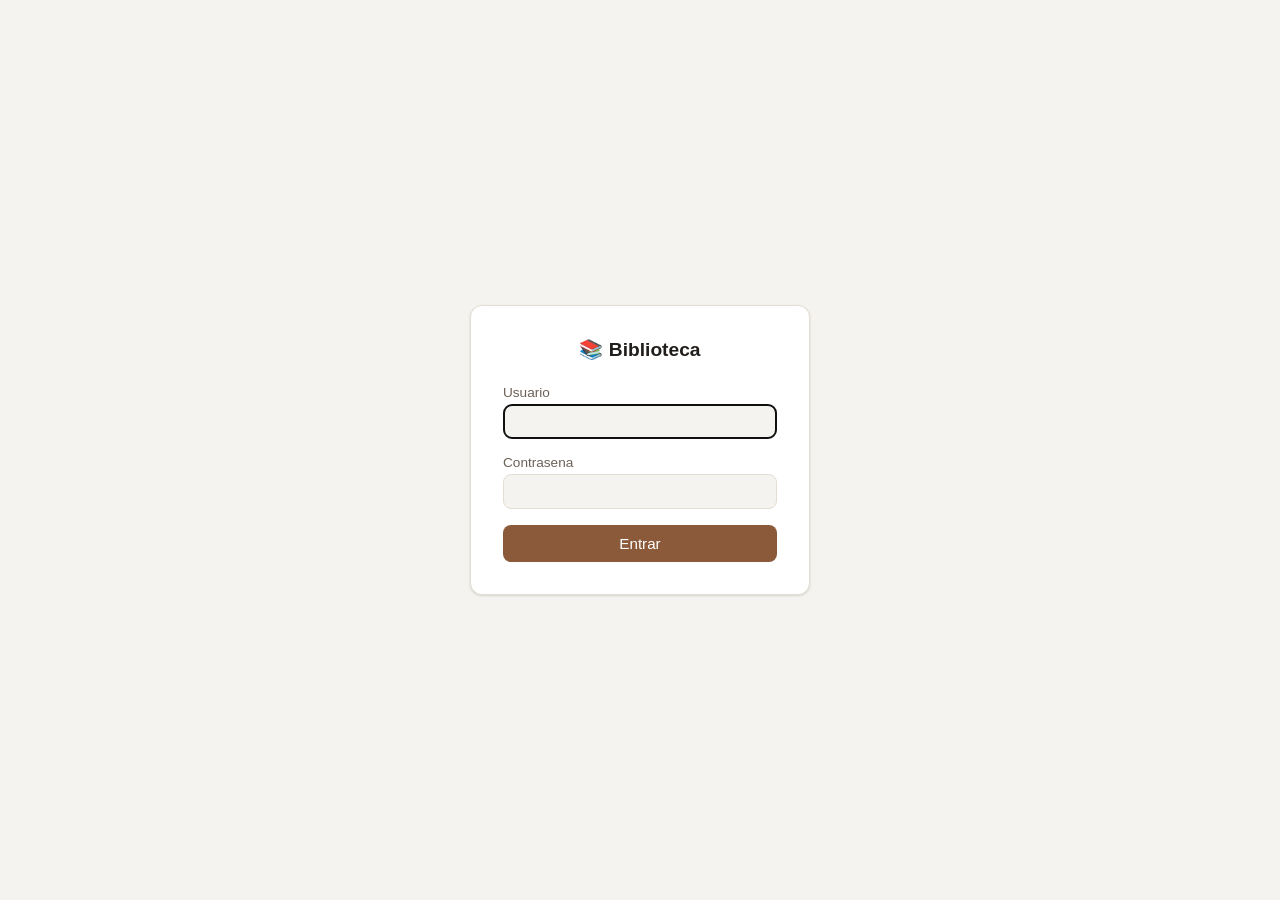
==== src/main/resources/static/login.html @ 1cdd731b "First commit" ====
<!doctype html>
<html lang="es">
<head>
  <meta charset="UTF-8" />
  <meta name="viewport" content="width=device-width, initial-scale=1" />
  <title>Biblioteca - Iniciar sesion</title>
  <link rel="stylesheet" href="styles.css" />
  <style>
    .login-wrap {
      min-height: 100vh;
      display: flex;
      align-items: center;
      justify-content: center;
      padding: 16px;
    }
    .login-box {
      background: var(--surface);
      border: 1px solid var(--border);
      border-radius: 12px;
      padding: 32px;
      width: 100%;
      max-width: 340px;
      box-shadow: var(--shadow);
    }
    .login-box h1 { margin: 0 0 24px; font-size: 1.2rem; text-align: center; }
    .login-box label { display: block; font-size: 0.85rem; color: var(--text-muted); margin-bottom: 4px; }
    .login-box input {
      width: 100%;
      padding: 8px 10px;
      margin-bottom: 16px;
      border-radius: 8px;
      border: 1px solid var(--border);
      background: var(--bg);
      color: var(--text);
      font-size: 0.95rem;
    }
    .login-box button {
      width: 100%;
      padding: 10px;
      border-radius: 8px;
      border: none;
      background: var(--accent);
      color: #fff;
      font-size: 0.95rem;
      cursor: pointer;
    }
    .login-error {
      background: #f8d7da;
      color: #842029;
      padding: 8px 12px;
      border-radius: 8px;
      font-size: 0.85rem;
      margin-bottom: 16px;
    }
  </style>
</head>
<body>
  <div class="login-wrap">
    <div class="login-box">
      <h1>📚 Biblioteca</h1>
      <div id="errorBox" class="login-error" hidden>Usuario o contrasena incorrectos.</div>
      <form action="/login" method="post">
        <label for="username">Usuario</label>
        <input id="username" name="username" type="text" autocomplete="username" required autofocus />
        <label for="password">Contrasena</label>
        <input id="password" name="password" type="password" autocomplete="current-password" required />
        <button type="submit">Entrar</button>
      </form>
    </div>
  </div>
  <script>
    if (new URLSearchParams(location.search).has("error")) {
      document.getElementById("errorBox").hidden = false;
    }
  </script>
</body>
</html>
---- src/main/resources/static/styles.css ----
:root {
  color-scheme: light dark;
  --bg: #f5f3ef;
  --surface: #ffffff;
  --text: #201d1a;
  --text-muted: #6b6157;
  --accent: #8a5a3b;
  --border: #e4ddd3;
  --shadow: 0 1px 3px rgba(0, 0, 0, 0.08), 0 1px 2px rgba(0, 0, 0, 0.06);
}

@media (prefers-color-scheme: dark) {
  :root {
    --bg: #1b1815;
    --surface: #262220;
    --text: #f1ece5;
    --text-muted: #b3a99d;
    --accent: #d59a6f;
    --border: #3a342f;
    --shadow: 0 1px 3px rgba(0, 0, 0, 0.4);
  }
}

* { box-sizing: border-box; }

body {
  margin: 0;
  font-family: -apple-system, "Segoe UI", Roboto, sans-serif;
  background: var(--bg);
  color: var(--text);
}

.topbar {
  display: flex;
  align-items: center;
  gap: 16px;
  padding: 16px 24px;
  background: var(--surface);
  border-bottom: 1px solid var(--border);
  position: sticky;
  top: 0;
  z-index: 10;
  flex-wrap: wrap;
}

.topbar h1 { margin: 0; font-size: 1.25rem; white-space: nowrap; }

#search {
  flex: 1;
  min-width: 180px;
  padding: 8px 12px;
  border-radius: 8px;
  border: 1px solid var(--border);
  background: var(--bg);
  color: var(--text);
  font-size: 0.95rem;
}

#refreshBtn {
  padding: 8px 14px;
  border-radius: 8px;
  border: 1px solid var(--border);
  background: var(--bg);
  color: var(--text);
  cursor: pointer;
}
#refreshBtn:hover { border-color: var(--accent); }

.layout {
  display: flex;
  align-items: flex-start;
  gap: 24px;
  padding: 24px;
  max-width: 1400px;
  margin: 0 auto;
}

.sidebar {
  width: 220px;
  flex-shrink: 0;
  background: var(--surface);
  border: 1px solid var(--border);
  border-radius: 12px;
  padding: 16px;
  position: sticky;
  top: 80px;
}

.sidebar h2 {
  font-size: 0.75rem;
  text-transform: uppercase;
  letter-spacing: 0.05em;
  color: var(--text-muted);
  margin: 16px 0 8px;
}
.sidebar h2:first-child { margin-top: 0; }

.filter-list { list-style: none; margin: 0; padding: 0; max-height: 220px; overflow-y: auto; }
.filter-list li {
  padding: 6px 8px;
  border-radius: 6px;
  cursor: pointer;
  font-size: 0.9rem;
  color: var(--text-muted);
}
.filter-list li:hover { background: var(--bg); color: var(--text); }
.filter-list li.active { background: var(--accent); color: #fff; }

main { flex: 1; min-width: 0; }

.status { color: var(--text-muted); font-size: 0.85rem; margin: 0 0 16px; }

.grid {
  display: grid;
  grid-template-columns: repeat(auto-fill, minmax(150px, 1fr));
  gap: 20px;
}

.card {
  cursor: pointer;
  display: flex;
  flex-direction: column;
  gap: 6px;
}

.card-cover {
  aspect-ratio: 2 / 3;
  border-radius: 8px;
  background: var(--surface);
  border: 1px solid var(--border);
  box-shadow: var(--shadow);
  overflow: hidden;
  display: flex;
  align-items: center;
  justify-content: center;
}
.card-cover img { width: 100%; height: 100%; object-fit: cover; }
.card-cover .placeholder {
  font-size: 2rem;
  color: var(--text-muted);
}

.card-title { font-size: 0.85rem; font-weight: 600; line-height: 1.2; }
.card-author { font-size: 0.78rem; color: var(--text-muted); }

.empty { color: var(--text-muted); text-align: center; margin-top: 60px; }

.modal-overlay {
  position: fixed;
  inset: 0;
  background: rgba(0, 0, 0, 0.5);
  display: flex;
  align-items: center;
  justify-content: center;
  padding: 16px;
  z-index: 100;
}

.modal {
  background: var(--surface);
  border-radius: 12px;
  max-width: 560px;
  width: 100%;
  position: relative;
  box-shadow: var(--shadow);
}

.modal-close {
  position: absolute;
  top: 8px;
  right: 12px;
  background: none;
  border: none;
  font-size: 1.5rem;
  cursor: pointer;
  color: var(--text-muted);
}

.modal-content {
  display: flex;
  gap: 20px;
  padding: 24px;
}

.modal-cover {
  width: 140px;
  aspect-ratio: 2 / 3;
  object-fit: cover;
  border-radius: 8px;
  border: 1px solid var(--border);
  flex-shrink: 0;
}

.modal-info h2 { margin: 0 0 8px; font-size: 1.15rem; }
.modal-author { margin: 0 0 4px; color: var(--text-muted); }
.modal-series { margin: 0 0 4px; color: var(--accent); font-size: 0.85rem; }
.modal-meta { margin: 0 0 16px; color: var(--text-muted); font-size: 0.8rem; }

.download-btn {
  display: inline-block;
  padding: 8px 16px;
  border-radius: 8px;
  background: var(--accent);
  color: #fff;
  text-decoration: none;
  font-size: 0.9rem;
}

[hidden] { display: none !important; }
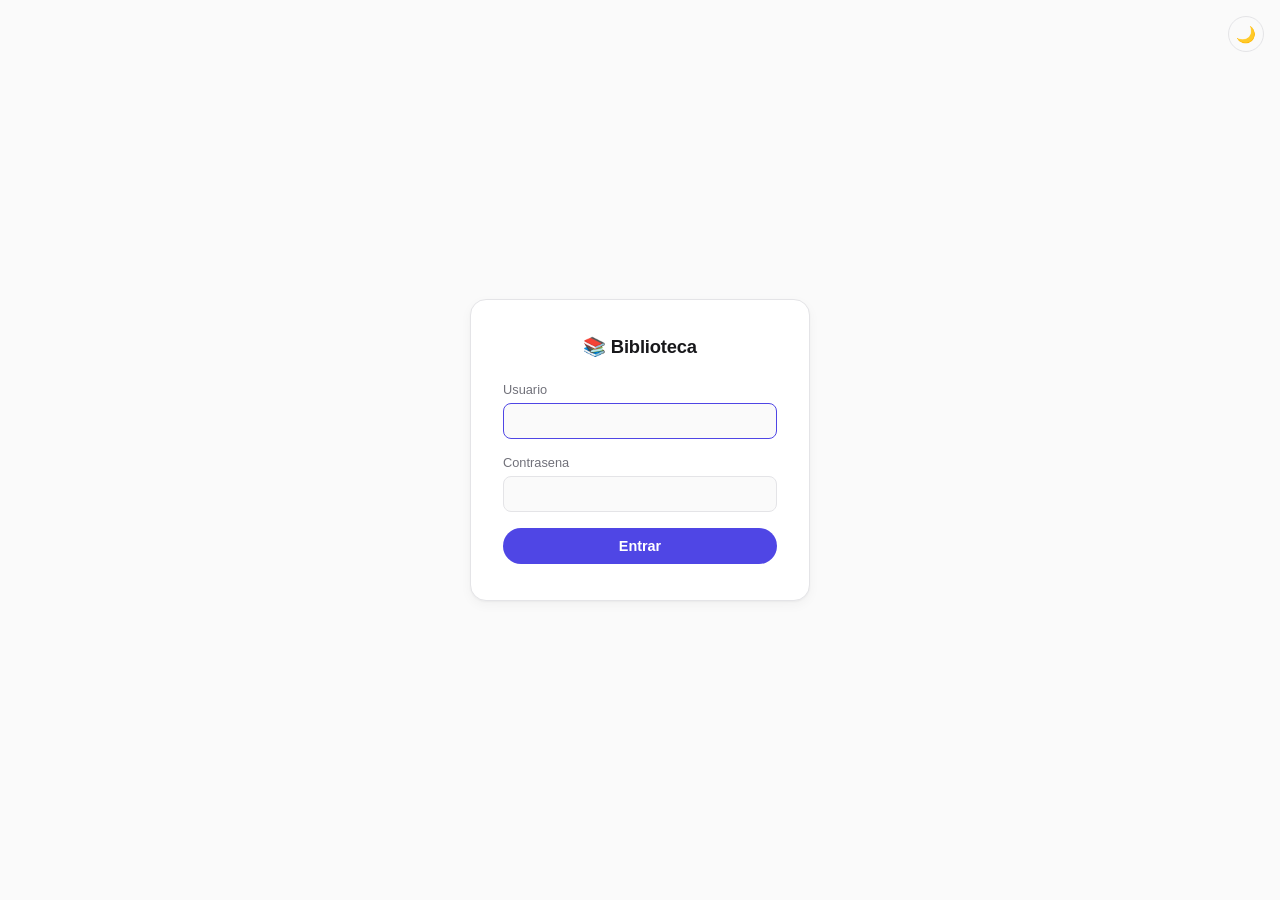
==== commit d1a4bd4f: "feat: redesign and new theme feature" ====
--- a/src/main/resources/static/login.html
+++ b/src/main/resources/static/login.html
@@ -5,57 +5,11 @@
   <meta name="viewport" content="width=device-width, initial-scale=1" />
   <title>Biblioteca - Iniciar sesion</title>
   <link rel="stylesheet" href="styles.css" />
-  <style>
-    .login-wrap {
-      min-height: 100vh;
-      display: flex;
-      align-items: center;
-      justify-content: center;
-      padding: 16px;
-    }
-    .login-box {
-      background: var(--surface);
-      border: 1px solid var(--border);
-      border-radius: 12px;
-      padding: 32px;
-      width: 100%;
-      max-width: 340px;
-      box-shadow: var(--shadow);
-    }
-    .login-box h1 { margin: 0 0 24px; font-size: 1.2rem; text-align: center; }
-    .login-box label { display: block; font-size: 0.85rem; color: var(--text-muted); margin-bottom: 4px; }
-    .login-box input {
-      width: 100%;
-      padding: 8px 10px;
-      margin-bottom: 16px;
-      border-radius: 8px;
-      border: 1px solid var(--border);
-      background: var(--bg);
-      color: var(--text);
-      font-size: 0.95rem;
-    }
-    .login-box button {
-      width: 100%;
-      padding: 10px;
-      border-radius: 8px;
-      border: none;
-      background: var(--accent);
-      color: #fff;
-      font-size: 0.95rem;
-      cursor: pointer;
-    }
-    .login-error {
-      background: #f8d7da;
-      color: #842029;
-      padding: 8px 12px;
-      border-radius: 8px;
-      font-size: 0.85rem;
-      margin-bottom: 16px;
-    }
-  </style>
+  <script src="theme.js"></script>
 </head>
 <body>
   <div class="login-wrap">
+    <button id="themeToggle" class="login-theme-toggle" aria-label="Cambiar tema"></button>
     <div class="login-box">
       <h1>📚 Biblioteca</h1>
       <div id="errorBox" class="login-error" hidden>Usuario o contrasena incorrectos.</div>
@@ -72,6 +26,7 @@
     if (new URLSearchParams(location.search).has("error")) {
       document.getElementById("errorBox").hidden = false;
     }
+    initThemeToggle(document.getElementById("themeToggle"));
   </script>
 </body>
 </html>
--- a/src/main/resources/static/styles.css
+++ b/src/main/resources/static/styles.css
@@ -1,40 +1,68 @@
 :root {
   color-scheme: light dark;
-  --bg: #f5f3ef;
+  --bg: #fafafa;
   --surface: #ffffff;
-  --text: #201d1a;
-  --text-muted: #6b6157;
-  --accent: #8a5a3b;
-  --border: #e4ddd3;
-  --shadow: 0 1px 3px rgba(0, 0, 0, 0.08), 0 1px 2px rgba(0, 0, 0, 0.06);
+  --surface-hover: #f4f4f5;
+  --text: #18181b;
+  --text-muted: #71717a;
+  --border: #e4e4e7;
+  --accent: #4f46e5;
+  --accent-contrast: #ffffff;
+  --danger-bg: #fee2e2;
+  --danger-text: #991b1b;
+  --shadow: 0 1px 2px rgba(0, 0, 0, 0.04), 0 4px 12px rgba(0, 0, 0, 0.04);
+  --radius: 10px;
 }
 
 @media (prefers-color-scheme: dark) {
-  :root {
-    --bg: #1b1815;
-    --surface: #262220;
-    --text: #f1ece5;
-    --text-muted: #b3a99d;
-    --accent: #d59a6f;
-    --border: #3a342f;
-    --shadow: 0 1px 3px rgba(0, 0, 0, 0.4);
+  :root:not([data-theme="light"]) {
+    --bg: #0a0a0b;
+    --surface: #18181b;
+    --surface-hover: #232326;
+    --text: #f4f4f5;
+    --text-muted: #9c9ca3;
+    --border: #2c2c30;
+    --accent: #818cf8;
+    --accent-contrast: #0a0a0b;
+    --danger-bg: #3f1d1d;
+    --danger-text: #fca5a5;
+    --shadow: 0 1px 2px rgba(0, 0, 0, 0.3), 0 4px 16px rgba(0, 0, 0, 0.35);
   }
+}
+
+:root[data-theme="dark"] {
+  --bg: #0a0a0b;
+  --surface: #18181b;
+  --surface-hover: #232326;
+  --text: #f4f4f5;
+  --text-muted: #9c9ca3;
+  --border: #2c2c30;
+  --accent: #818cf8;
+  --accent-contrast: #0a0a0b;
+  --danger-bg: #3f1d1d;
+  --danger-text: #fca5a5;
+  --shadow: 0 1px 2px rgba(0, 0, 0, 0.3), 0 4px 16px rgba(0, 0, 0, 0.35);
 }
 
 * { box-sizing: border-box; }
 
 body {
   margin: 0;
-  font-family: -apple-system, "Segoe UI", Roboto, sans-serif;
+  font-family: -apple-system, BlinkMacSystemFont, "Segoe UI", Roboto, sans-serif;
   background: var(--bg);
   color: var(--text);
-}
+  -webkit-font-smoothing: antialiased;
+}
+
+h1, h2 { font-weight: 600; letter-spacing: -0.01em; }
+
+/* Topbar */
 
 .topbar {
   display: flex;
   align-items: center;
-  gap: 16px;
-  padding: 16px 24px;
+  gap: 12px;
+  padding: 14px 24px;
   background: var(--surface);
   border-bottom: 1px solid var(--border);
   position: sticky;
@@ -43,112 +71,148 @@
   flex-wrap: wrap;
 }
 
-.topbar h1 { margin: 0; font-size: 1.25rem; white-space: nowrap; }
+.topbar h1 {
+  margin: 0;
+  font-size: 1.05rem;
+  white-space: nowrap;
+}
 
 #search {
   flex: 1;
-  min-width: 180px;
-  padding: 8px 12px;
-  border-radius: 8px;
+  min-width: 160px;
+  padding: 8px 14px;
+  border-radius: 999px;
   border: 1px solid var(--border);
   background: var(--bg);
   color: var(--text);
-  font-size: 0.95rem;
-}
-
-#refreshBtn {
+  font-size: 0.9rem;
+  outline: none;
+  transition: border-color 0.15s ease;
+}
+#search:focus { border-color: var(--accent); }
+
+.icon-btn, #refreshBtn, #settingsBtn, #themeToggle {
   padding: 8px 14px;
-  border-radius: 8px;
-  border: 1px solid var(--border);
-  background: var(--bg);
-  color: var(--text);
-  cursor: pointer;
-}
-#refreshBtn:hover { border-color: var(--accent); }
+  border-radius: 999px;
+  border: 1px solid var(--border);
+  background: transparent;
+  color: var(--text);
+  font-size: 0.85rem;
+  cursor: pointer;
+  transition: background 0.15s ease, border-color 0.15s ease;
+  white-space: nowrap;
+}
+.icon-btn:hover, #refreshBtn:hover, #settingsBtn:hover, #themeToggle:hover {
+  background: var(--surface-hover);
+  border-color: var(--text-muted);
+}
+.icon-btn:disabled, #refreshBtn:disabled { opacity: 0.55; cursor: default; }
+
+#themeToggle {
+  width: 36px;
+  height: 36px;
+  padding: 0;
+  display: inline-flex;
+  align-items: center;
+  justify-content: center;
+  font-size: 1rem;
+}
+
+/* Layout */
 
 .layout {
   display: flex;
   align-items: flex-start;
-  gap: 24px;
-  padding: 24px;
+  gap: 28px;
+  padding: 28px 24px;
   max-width: 1400px;
   margin: 0 auto;
 }
 
 .sidebar {
-  width: 220px;
+  width: 210px;
   flex-shrink: 0;
-  background: var(--surface);
-  border: 1px solid var(--border);
-  border-radius: 12px;
-  padding: 16px;
   position: sticky;
-  top: 80px;
+  top: 84px;
 }
 
 .sidebar h2 {
-  font-size: 0.75rem;
+  font-size: 0.7rem;
   text-transform: uppercase;
-  letter-spacing: 0.05em;
+  letter-spacing: 0.08em;
   color: var(--text-muted);
-  margin: 16px 0 8px;
+  margin: 20px 0 8px;
+  font-weight: 600;
 }
 .sidebar h2:first-child { margin-top: 0; }
 
 .filter-list { list-style: none; margin: 0; padding: 0; max-height: 220px; overflow-y: auto; }
 .filter-list li {
-  padding: 6px 8px;
-  border-radius: 6px;
-  cursor: pointer;
-  font-size: 0.9rem;
+  padding: 6px 10px;
+  border-radius: 8px;
+  cursor: pointer;
+  font-size: 0.88rem;
   color: var(--text-muted);
-}
-.filter-list li:hover { background: var(--bg); color: var(--text); }
-.filter-list li.active { background: var(--accent); color: #fff; }
+  border-left: 2px solid transparent;
+  transition: background 0.12s ease, color 0.12s ease;
+}
+.filter-list li:hover { background: var(--surface-hover); color: var(--text); }
+.filter-list li.active {
+  background: var(--surface-hover);
+  color: var(--accent);
+  border-left-color: var(--accent);
+  font-weight: 600;
+}
 
 main { flex: 1; min-width: 0; }
 
-.status { color: var(--text-muted); font-size: 0.85rem; margin: 0 0 16px; }
+.status { color: var(--text-muted); font-size: 0.82rem; margin: 0 0 18px; }
+
+/* Grid de portadas */
 
 .grid {
   display: grid;
   grid-template-columns: repeat(auto-fill, minmax(150px, 1fr));
-  gap: 20px;
+  gap: 22px;
 }
 
 .card {
   cursor: pointer;
   display: flex;
   flex-direction: column;
-  gap: 6px;
+  gap: 8px;
 }
 
 .card-cover {
   aspect-ratio: 2 / 3;
-  border-radius: 8px;
+  border-radius: var(--radius);
   background: var(--surface);
   border: 1px solid var(--border);
+  overflow: hidden;
+  display: flex;
+  align-items: center;
+  justify-content: center;
+  transition: transform 0.15s ease, box-shadow 0.15s ease;
+}
+.card:hover .card-cover {
+  transform: translateY(-2px);
   box-shadow: var(--shadow);
-  overflow: hidden;
-  display: flex;
-  align-items: center;
-  justify-content: center;
 }
 .card-cover img { width: 100%; height: 100%; object-fit: cover; }
-.card-cover .placeholder {
-  font-size: 2rem;
-  color: var(--text-muted);
-}
-
-.card-title { font-size: 0.85rem; font-weight: 600; line-height: 1.2; }
+.card-cover .placeholder { font-size: 2rem; color: var(--text-muted); }
+
+.card-title { font-size: 0.85rem; font-weight: 600; line-height: 1.25; }
 .card-author { font-size: 0.78rem; color: var(--text-muted); }
 
-.empty { color: var(--text-muted); text-align: center; margin-top: 60px; }
+.empty { color: var(--text-muted); text-align: center; margin-top: 60px; font-size: 0.9rem; }
+
+/* Modales */
 
 .modal-overlay {
   position: fixed;
   inset: 0;
-  background: rgba(0, 0, 0, 0.5);
+  background: rgba(0, 0, 0, 0.45);
+  backdrop-filter: blur(2px);
   display: flex;
   align-items: center;
   justify-content: center;
@@ -158,7 +222,8 @@
 
 .modal {
   background: var(--surface);
-  border-radius: 12px;
+  border: 1px solid var(--border);
+  border-radius: 16px;
   max-width: 560px;
   width: 100%;
   position: relative;
@@ -167,20 +232,18 @@
 
 .modal-close {
   position: absolute;
-  top: 8px;
-  right: 12px;
+  top: 10px;
+  right: 14px;
   background: none;
   border: none;
-  font-size: 1.5rem;
+  font-size: 1.4rem;
+  line-height: 1;
   cursor: pointer;
   color: var(--text-muted);
 }
-
-.modal-content {
-  display: flex;
-  gap: 20px;
-  padding: 24px;
-}
+.modal-close:hover { color: var(--text); }
+
+.modal-content { display: flex; gap: 20px; padding: 28px; }
 
 .modal-cover {
   width: 140px;
@@ -191,19 +254,122 @@
   flex-shrink: 0;
 }
 
-.modal-info h2 { margin: 0 0 8px; font-size: 1.15rem; }
-.modal-author { margin: 0 0 4px; color: var(--text-muted); }
-.modal-series { margin: 0 0 4px; color: var(--accent); font-size: 0.85rem; }
-.modal-meta { margin: 0 0 16px; color: var(--text-muted); font-size: 0.8rem; }
+.modal-info h2 { margin: 0 0 8px; font-size: 1.1rem; }
+.modal-author { margin: 0 0 4px; color: var(--text-muted); font-size: 0.9rem; }
+.modal-series { margin: 0 0 4px; color: var(--accent); font-size: 0.82rem; font-weight: 500; }
+.modal-meta { margin: 0 0 18px; color: var(--text-muted); font-size: 0.78rem; }
+
+.modal-actions { display: flex; flex-wrap: wrap; gap: 10px; margin-bottom: 8px; }
+
+.download-btn, .kindle-btn {
+  display: inline-flex;
+  align-items: center;
+  gap: 6px;
+  padding: 9px 16px;
+  border-radius: 999px;
+  font-size: 0.85rem;
+  cursor: pointer;
+  border: 1px solid transparent;
+  text-decoration: none;
+  transition: opacity 0.15s ease, background 0.15s ease;
+}
 
 .download-btn {
-  display: inline-block;
-  padding: 8px 16px;
-  border-radius: 8px;
   background: var(--accent);
-  color: #fff;
-  text-decoration: none;
+  color: var(--accent-contrast);
+}
+.download-btn:hover { opacity: 0.9; }
+
+.kindle-btn {
+  background: transparent;
+  border-color: var(--border);
+  color: var(--text);
+}
+.kindle-btn:hover { background: var(--surface-hover); border-color: var(--text-muted); }
+.kindle-btn:disabled { opacity: 0.55; cursor: default; }
+
+.kindle-status { font-size: 0.78rem; color: var(--text-muted); margin: 6px 0 0; }
+
+/* Ajustes */
+
+.settings-modal { max-width: 380px; }
+.settings-content { padding: 28px; }
+.settings-content h2 { margin: 0 0 12px; font-size: 1.05rem; }
+.settings-content label {
+  display: block;
+  font-size: 0.8rem;
+  color: var(--text-muted);
+  margin: 14px 0 6px;
+}
+.settings-content input {
+  width: 100%;
+  padding: 9px 12px;
+  border-radius: 8px;
+  border: 1px solid var(--border);
+  background: var(--bg);
+  color: var(--text);
   font-size: 0.9rem;
+  margin-bottom: 6px;
+  outline: none;
+}
+.settings-content input:focus { border-color: var(--accent); }
+
+/* Login */
+
+.login-wrap {
+  min-height: 100vh;
+  display: flex;
+  align-items: center;
+  justify-content: center;
+  padding: 16px;
+  position: relative;
+}
+
+.login-theme-toggle { position: absolute; top: 16px; right: 16px; }
+
+.login-box {
+  background: var(--surface);
+  border: 1px solid var(--border);
+  border-radius: 16px;
+  padding: 36px 32px;
+  width: 100%;
+  max-width: 340px;
+  box-shadow: var(--shadow);
+}
+.login-box h1 { margin: 0 0 24px; font-size: 1.15rem; text-align: center; }
+.login-box label { display: block; font-size: 0.8rem; color: var(--text-muted); margin-bottom: 6px; }
+.login-box input {
+  width: 100%;
+  padding: 9px 12px;
+  margin-bottom: 16px;
+  border-radius: 8px;
+  border: 1px solid var(--border);
+  background: var(--bg);
+  color: var(--text);
+  font-size: 0.9rem;
+  outline: none;
+}
+.login-box input:focus { border-color: var(--accent); }
+.login-box button {
+  width: 100%;
+  padding: 10px;
+  border-radius: 999px;
+  border: none;
+  background: var(--accent);
+  color: var(--accent-contrast);
+  font-size: 0.9rem;
+  font-weight: 600;
+  cursor: pointer;
+}
+.login-box button:hover { opacity: 0.9; }
+
+.login-error {
+  background: var(--danger-bg);
+  color: var(--danger-text);
+  padding: 9px 12px;
+  border-radius: 8px;
+  font-size: 0.82rem;
+  margin-bottom: 16px;
 }
 
 [hidden] { display: none !important; }
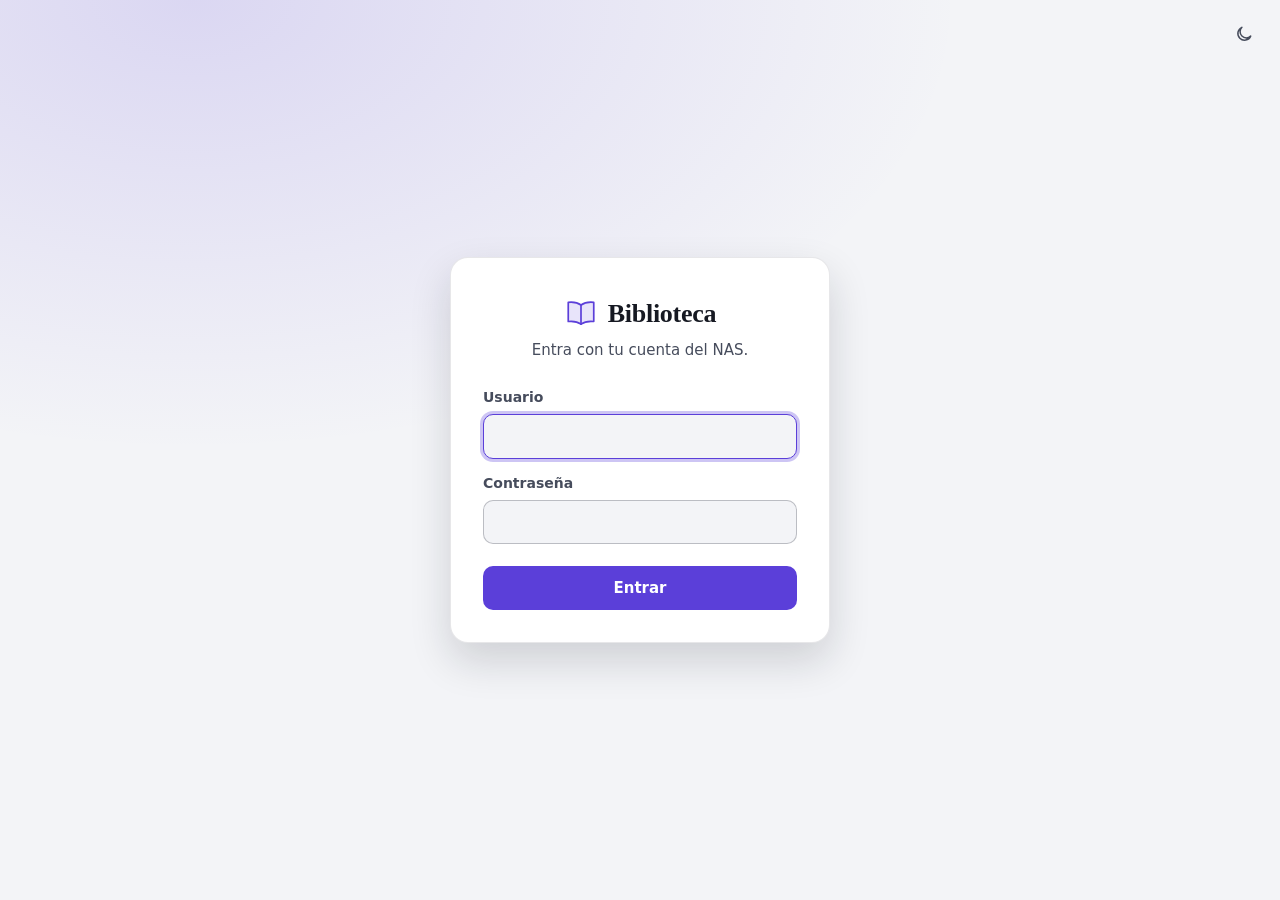
==== commit 825b1631: "feat: redesign the web app as a night-time bookshelf - New look related to CineLocal (dark, horizont" ====
--- a/src/main/resources/static/login.html
+++ b/src/main/resources/static/login.html
@@ -3,29 +3,48 @@
 <head>
   <meta charset="UTF-8" />
   <meta name="viewport" content="width=device-width, initial-scale=1" />
-  <title>Biblioteca - Iniciar sesion</title>
+  <title>Entrar - Biblioteca</title>
   <link rel="stylesheet" href="styles.css" />
   <script src="theme.js"></script>
 </head>
 <body>
-  <div class="login-wrap">
-    <button id="themeToggle" class="login-theme-toggle" aria-label="Cambiar tema"></button>
-    <div class="login-box">
-      <h1>📚 Biblioteca</h1>
-      <div id="errorBox" class="login-error" hidden>Usuario o contrasena incorrectos.</div>
-      <form action="/login" method="post">
-        <label for="username">Usuario</label>
-        <input id="username" name="username" type="text" autocomplete="username" required autofocus />
-        <label for="password">Contrasena</label>
-        <input id="password" name="password" type="password" autocomplete="current-password" required />
-        <button type="submit">Entrar</button>
+  <svg width="0" height="0" style="position:absolute" aria-hidden="true" focusable="false">
+    <symbol id="i-sun" viewBox="0 0 24 24"><circle cx="12" cy="12" r="4"/><path d="M12 2v2M12 20v2M4.9 4.9l1.4 1.4M17.7 17.7l1.4 1.4M2 12h2M20 12h2M4.9 19.1l1.4-1.4M17.7 6.3l1.4-1.4"/></symbol>
+    <symbol id="i-moon" viewBox="0 0 24 24"><path d="M20 14.5A8 8 0 1 1 9.5 4a6.5 6.5 0 0 0 10.5 10.5Z"/></symbol>
+    <symbol id="i-book" viewBox="0 0 32 32"><path d="M16 8.5C13 6.3 9 5.5 4 6v18c5-.5 9 .3 12 2.5 3-2.2 7-3 12-2.5V6c-5-.5-9 .3-12 2.5Z" fill="currentColor" fill-opacity=".14"/><path d="M16 8.5V26.5"/></symbol>
+  </svg>
+
+  <button id="themeToggle" class="tool-btn login-theme" type="button"></button>
+
+  <main class="login-page">
+    <div class="login-card">
+      <h1 class="brand">
+        <svg class="brand-mark icon" style="color: var(--accent); stroke-width: 1.6" aria-hidden="true"><use href="#i-book"/></svg>
+        Biblioteca
+      </h1>
+      <p class="login-lead">Entra con tu cuenta del NAS.</p>
+
+      <div id="errorBox" class="alert" role="alert" hidden>El usuario o la contraseña no son correctos.</div>
+      <div id="blockedBox" class="alert" role="alert" hidden>Demasiados intentos fallidos. Vuelve a probar dentro de 15 minutos.</div>
+
+      <form action="/login" method="post" class="form-grid">
+        <div class="field">
+          <label for="username">Usuario</label>
+          <input id="username" class="input" name="username" type="text" autocomplete="username" required autofocus />
+        </div>
+        <div class="field">
+          <label for="password">Contraseña</label>
+          <input id="password" class="input" name="password" type="password" autocomplete="current-password" required />
+        </div>
+        <button class="btn btn-primary" type="submit">Entrar</button>
       </form>
     </div>
-  </div>
+  </main>
+
   <script>
-    if (new URLSearchParams(location.search).has("error")) {
-      document.getElementById("errorBox").hidden = false;
-    }
+    const params = new URLSearchParams(location.search);
+    document.getElementById("errorBox").hidden = !params.has("error");
+    document.getElementById("blockedBox").hidden = !params.has("blocked");
     initThemeToggle(document.getElementById("themeToggle"));
   </script>
 </body>
--- a/src/main/resources/static/styles.css
+++ b/src/main/resources/static/styles.css
@@ -1,375 +1,689 @@
+@import url("fonts/fonts.css");
+
+/* =====================================================================
+   Biblioteca: una estanteria de noche. Pariente de CineLocal (fondo
+   oscuro, filas, violeta), pero ordenada como libros: sagas con su
+   propio color y volumenes numerados en orden.
+   ===================================================================== */
+
 :root {
-  color-scheme: light dark;
-  --bg: #fafafa;
+  color-scheme: dark;
+  --bg: #11141d;
+  --bg-deep: #0c0e15;
+  --surface: #191d29;
+  --raised: #232838;
+  --line: rgba(255, 255, 255, 0.09);
+  --line-strong: rgba(255, 255, 255, 0.2);
+  --text: #eceef4;
+  --text-2: #aab0c0;
+  --text-3: #8d94a6;
+  --accent: #b9a3ff;
+  --accent-ink: #160f33;
+  --danger: #ff9b9b;
+  --ok: #8ee3b0;
+  --focus: #d6c9ff;
+  --shadow: 0 18px 40px rgba(0, 0, 0, 0.45);
+  --cover-shadow: 0 1px 2px rgba(0, 0, 0, 0.5), 0 10px 24px rgba(0, 0, 0, 0.35);
+  /* Color de una saga/autor a partir de su tono (--h): misma luminosidad para todos */
+  --hue-l: 74%;
+  --hue-c: 0.13;
+  --hue-bg-l: 30%;
+
+  --serif: "Literata", "Iowan Old Style", Georgia, serif;
+  --sans: "Segoe UI Variable Text", "Segoe UI", system-ui, -apple-system, Roboto, sans-serif;
+  --gutter: clamp(16px, 4vw, 56px);
+  --cover-w: clamp(118px, 11vw, 168px);
+  --topbar-h: 64px;
+}
+
+:root[data-theme="light"] {
+  color-scheme: light;
+  --bg: #f3f4f7;
+  --bg-deep: #e7e9ef;
   --surface: #ffffff;
-  --surface-hover: #f4f4f5;
-  --text: #18181b;
-  --text-muted: #71717a;
-  --border: #e4e4e7;
-  --accent: #4f46e5;
-  --accent-contrast: #ffffff;
-  --danger-bg: #fee2e2;
-  --danger-text: #991b1b;
-  --shadow: 0 1px 2px rgba(0, 0, 0, 0.04), 0 4px 12px rgba(0, 0, 0, 0.04);
-  --radius: 10px;
-}
-
-@media (prefers-color-scheme: dark) {
-  :root:not([data-theme="light"]) {
-    --bg: #0a0a0b;
-    --surface: #18181b;
-    --surface-hover: #232326;
-    --text: #f4f4f5;
-    --text-muted: #9c9ca3;
-    --border: #2c2c30;
-    --accent: #818cf8;
-    --accent-contrast: #0a0a0b;
-    --danger-bg: #3f1d1d;
-    --danger-text: #fca5a5;
-    --shadow: 0 1px 2px rgba(0, 0, 0, 0.3), 0 4px 16px rgba(0, 0, 0, 0.35);
-  }
-}
-
-:root[data-theme="dark"] {
-  --bg: #0a0a0b;
-  --surface: #18181b;
-  --surface-hover: #232326;
-  --text: #f4f4f5;
-  --text-muted: #9c9ca3;
-  --border: #2c2c30;
-  --accent: #818cf8;
-  --accent-contrast: #0a0a0b;
-  --danger-bg: #3f1d1d;
-  --danger-text: #fca5a5;
-  --shadow: 0 1px 2px rgba(0, 0, 0, 0.3), 0 4px 16px rgba(0, 0, 0, 0.35);
+  --raised: #eceef3;
+  --line: rgba(20, 24, 40, 0.1);
+  --line-strong: rgba(20, 24, 40, 0.25);
+  --text: #161922;
+  --text-2: #464c5c;
+  --text-3: #5c6273;
+  --accent: #5b3fd9;
+  --accent-ink: #ffffff;
+  --danger: #b42318;
+  --ok: #17734a;
+  --focus: #5b3fd9;
+  --shadow: 0 18px 40px rgba(20, 24, 40, 0.16);
+  --cover-shadow: 0 1px 2px rgba(20, 24, 40, 0.2), 0 8px 20px rgba(20, 24, 40, 0.14);
+  --hue-l: 44%;
+  --hue-c: 0.14;
+  --hue-bg-l: 90%;
 }
 
 * { box-sizing: border-box; }
-
+html { scroll-padding-top: calc(var(--topbar-h) + 16px); }
 body {
   margin: 0;
-  font-family: -apple-system, BlinkMacSystemFont, "Segoe UI", Roboto, sans-serif;
+  min-height: 100vh;
   background: var(--bg);
   color: var(--text);
+  font-family: var(--sans);
+  font-size: 15px;
+  line-height: 1.5;
   -webkit-font-smoothing: antialiased;
 }
-
-h1, h2 { font-weight: 600; letter-spacing: -0.01em; }
-
-/* Topbar */
+button, input { font: inherit; color: inherit; }
+img { display: block; max-width: 100%; }
+a { color: inherit; }
+h1, h2, h3 { margin: 0; font-weight: 600; }
+[hidden] { display: none !important; }
+
+:focus-visible {
+  outline: 3px solid var(--focus);
+  outline-offset: 3px;
+  border-radius: 6px;
+}
+
+.visually-hidden {
+  position: absolute !important;
+  width: 1px; height: 1px;
+  overflow: hidden;
+  clip: rect(0 0 0 0);
+  white-space: nowrap;
+}
+
+.skip-link {
+  position: absolute;
+  left: 12px; top: -60px;
+  z-index: 200;
+  padding: 10px 16px;
+  border-radius: 8px;
+  background: var(--accent);
+  color: var(--accent-ink);
+  font-weight: 600;
+  text-decoration: none;
+}
+.skip-link:focus { top: 12px; }
+
+.icon { width: 20px; height: 20px; fill: none; stroke: currentColor; stroke-width: 1.8; stroke-linecap: round; stroke-linejoin: round; flex: none; }
+
+/* ---------- Barra superior ---------- */
 
 .topbar {
-  display: flex;
-  align-items: center;
-  gap: 12px;
-  padding: 14px 24px;
+  position: sticky; top: 0; z-index: 50;
+  height: var(--topbar-h);
+  display: flex; align-items: center; gap: clamp(12px, 2.5vw, 32px);
+  padding: 0 var(--gutter);
+  background: color-mix(in srgb, var(--bg) 88%, transparent);
+  backdrop-filter: blur(14px);
+  border-bottom: 1px solid var(--line);
+}
+
+.brand {
+  display: flex; align-items: center; gap: 10px;
+  font-family: var(--serif);
+  font-size: 21px; font-weight: 600; letter-spacing: -0.01em;
+  text-decoration: none; white-space: nowrap; flex: none;
+}
+.brand-mark { width: 28px; height: 28px; flex: none; }
+
+.nav { display: flex; gap: 2px; min-width: 0; overflow-x: auto; scrollbar-width: none; }
+.nav::-webkit-scrollbar { display: none; }
+.nav a {
+  flex: none;
+  padding: 7px 14px;
+  border-radius: 999px;
+  color: var(--text-2);
+  font-weight: 550;
+  text-decoration: none;
+  transition: color 0.15s, background 0.15s;
+}
+.nav a:hover { color: var(--text); background: var(--raised); }
+.nav a[aria-current="page"] { color: var(--accent-ink); background: var(--accent); }
+
+.top-actions { margin-left: auto; display: flex; align-items: center; gap: 4px; flex: none; }
+
+.search {
+  display: flex; align-items: center; gap: 8px;
+  height: 40px; width: clamp(180px, 22vw, 300px);
+  padding: 0 14px;
+  border-radius: 999px;
   background: var(--surface);
-  border-bottom: 1px solid var(--border);
-  position: sticky;
-  top: 0;
-  z-index: 10;
-  flex-wrap: wrap;
-}
-
-.topbar h1 {
-  margin: 0;
-  font-size: 1.05rem;
+  border: 1px solid var(--line);
+  color: var(--text-3);
+  transition: border-color 0.15s;
+}
+.search:focus-within { border-color: var(--accent); color: var(--text-2); }
+.search input { flex: 1; min-width: 0; border: 0; background: none; outline: none; color: var(--text); }
+.search input::placeholder { color: var(--text-3); }
+.search input::-webkit-search-cancel-button { filter: grayscale(1); }
+
+.tool-btn {
+  height: 40px; min-width: 40px;
+  display: inline-flex; align-items: center; justify-content: center; gap: 8px;
+  padding: 0 12px;
+  border: 0; border-radius: 999px;
+  background: transparent;
+  color: var(--text-2);
+  cursor: pointer;
   white-space: nowrap;
 }
-
-#search {
-  flex: 1;
-  min-width: 160px;
-  padding: 8px 14px;
-  border-radius: 999px;
-  border: 1px solid var(--border);
+.tool-btn:hover { background: var(--raised); color: var(--text); }
+.tool-btn:disabled { opacity: 0.5; cursor: default; }
+.tool-btn .label { font-size: 14px; font-weight: 550; }
+.tool-btn.busy .icon { animation: spin 1s linear infinite; }
+@keyframes spin { to { transform: rotate(360deg); } }
+
+/* ---------- Estructura de las vistas ---------- */
+
+main { padding-bottom: 72px; }
+main:focus { outline: none; }
+
+.view-head {
+  display: flex; flex-wrap: wrap; align-items: flex-end; gap: 12px 24px;
+  padding: clamp(28px, 5vw, 48px) var(--gutter) 24px;
+}
+.view-title { font-family: var(--serif); font-size: clamp(30px, 4vw, 44px); line-height: 1.1; letter-spacing: -0.015em; }
+.view-sub { color: var(--text-2); margin: 6px 0 0; }
+.view-head .actions { margin-left: auto; }
+
+.empty-state {
+  margin: 48px var(--gutter);
+  max-width: 52ch;
+  color: var(--text-2);
+}
+.empty-state h2 { font-family: var(--serif); font-size: 24px; color: var(--text); margin-bottom: 8px; }
+
+.status-line { padding: 0 var(--gutter); color: var(--text-2); font-size: 14px; }
+
+/* ---------- Botones ---------- */
+
+.btn {
+  display: inline-flex; align-items: center; justify-content: center; gap: 8px;
+  min-height: 44px; padding: 0 20px;
+  border-radius: 10px;
+  border: 1px solid transparent;
+  font-weight: 600; font-size: 15px;
+  text-decoration: none; white-space: nowrap;
+  cursor: pointer;
+  transition: background 0.15s, border-color 0.15s, transform 0.1s;
+}
+.btn:active { transform: scale(0.98); }
+.btn:disabled { opacity: 0.55; cursor: default; transform: none; }
+.btn-primary { background: var(--accent); color: var(--accent-ink); }
+.btn-primary:hover { background: color-mix(in srgb, var(--accent) 85%, var(--text)); }
+.btn-secondary { background: var(--raised); color: var(--text); border-color: var(--line); }
+.btn-secondary:hover { border-color: var(--line-strong); }
+.btn-quiet { background: transparent; color: var(--text-2); border-color: var(--line); }
+.btn-quiet:hover { color: var(--text); border-color: var(--line-strong); }
+.btn-sm { min-height: 36px; padding: 0 14px; font-size: 14px; border-radius: 8px; }
+.actions { display: flex; flex-wrap: wrap; gap: 10px; align-items: center; }
+
+/* ---------- Portadas ---------- */
+
+.cover {
+  position: relative;
+  width: 100%;
+  aspect-ratio: 2 / 3;
+  border-radius: 4px 7px 7px 4px;
+  overflow: hidden;
+  background: var(--raised);
+  box-shadow: var(--cover-shadow);
+}
+.cover img { width: 100%; height: 100%; object-fit: cover; }
+/* lomo: una sombra fina a la izquierda, como la tapa de un libro */
+.cover::after {
+  content: "";
+  position: absolute; inset: 0;
+  background: linear-gradient(to right, rgba(0, 0, 0, 0.28), rgba(255, 255, 255, 0.08) 3%, transparent 7%);
+  pointer-events: none;
+}
+
+/* Cubierta generada cuando el libro no trae portada */
+.cover-made {
+  display: flex; flex-direction: column; justify-content: space-between;
+  padding: 14% 12% 12%;
+  background:
+    linear-gradient(160deg, oklch(42% 0.09 var(--h)), oklch(24% 0.06 var(--h)));
+  color: oklch(95% 0.03 var(--h));
+}
+.cover-made .cm-title { font-family: var(--serif); font-weight: 600; font-size: clamp(13px, 1.1vw, 17px); line-height: 1.2; overflow-wrap: anywhere; }
+.cover-made .cm-author { font-size: 11px; opacity: 0.85; }
+.cover-made::before { content: ""; position: absolute; left: 12%; right: 12%; top: 9%; height: 1px; background: currentColor; opacity: 0.4; }
+
+/* ---------- Tarjeta de libro ---------- */
+
+.book {
+  display: flex; flex-direction: column; gap: 10px;
+  width: var(--cover-w);
+  padding: 0;
+  border: 0; background: none;
+  text-align: left;
+  cursor: pointer;
+  color: var(--text);
+}
+.book .cover { transition: transform 0.18s ease, box-shadow 0.18s ease; }
+.book:hover .cover { transform: translateY(-4px); box-shadow: 0 0 0 2px var(--line-strong), var(--shadow); }
+.book:focus-visible { outline: none; }
+.book:focus-visible .cover { outline: 3px solid var(--focus); outline-offset: 3px; }
+.book-title {
+  font-family: var(--serif); font-size: 15px; font-weight: 550; line-height: 1.3;
+  display: -webkit-box; -webkit-line-clamp: 2; -webkit-box-orient: vertical; overflow: hidden;
+}
+.book-author { color: var(--text-2); font-size: 13px; margin-top: -6px; white-space: nowrap; overflow: hidden; text-overflow: ellipsis; }
+
+/* ---------- Filas horizontales ---------- */
+
+.shelf { margin: 0 0 44px; }
+.shelf-head {
+  display: flex; align-items: baseline; flex-wrap: wrap; gap: 4px 14px;
+  padding: 0 var(--gutter); margin-bottom: 16px;
+}
+.shelf-title { font-family: var(--serif); font-size: 23px; letter-spacing: -0.01em; }
+.shelf-title a { text-decoration: none; }
+.shelf-title a:hover { text-decoration: underline; text-underline-offset: 4px; }
+.shelf-meta { color: var(--text-2); font-size: 14px; }
+.shelf-link { margin-left: auto; color: var(--text-2); font-size: 14px; font-weight: 600; text-decoration: none; }
+.shelf-link:hover { color: var(--text); text-decoration: underline; }
+
+.track-wrap { position: relative; }
+.track {
+  display: flex; gap: clamp(14px, 1.6vw, 24px);
+  overflow-x: auto;
+  padding: 8px var(--gutter) 14px;
+  scroll-snap-type: x proximity;
+  scroll-padding-inline: var(--gutter);
+  scrollbar-width: thin;
+  scrollbar-color: var(--line-strong) transparent;
+}
+.track > * { flex: none; scroll-snap-align: start; }
+.track-arrow {
+  position: absolute; top: 8px; bottom: 60px; z-index: 3;
+  width: 48px;
+  display: grid; place-items: center;
+  border: 0; cursor: pointer;
+  color: var(--text);
+  opacity: 0; transition: opacity 0.15s;
+}
+.track-arrow .icon { width: 28px; height: 28px; }
+.track-arrow.prev { left: 0; background: linear-gradient(to right, var(--bg), transparent); }
+.track-arrow.next { right: 0; background: linear-gradient(to left, var(--bg), transparent); }
+.track-wrap:hover .track-arrow:not([disabled]) { opacity: 1; }
+.track-arrow[disabled] { display: none; }
+
+/* ---------- Sagas: lomo de color y volumenes numerados ---------- */
+
+.saga-shelf {
+  --hue: oklch(var(--hue-l) var(--hue-c) var(--h));
+  position: relative;
+  margin: 0 var(--gutter) 40px;
+  padding: 20px 0 6px;
+  border-radius: 14px;
+  background:
+    linear-gradient(to right, color-mix(in oklch, var(--hue) 12%, transparent), transparent 55%),
+    var(--surface);
+  border: 1px solid var(--line);
+  overflow: hidden;
+}
+.saga-shelf::before {
+  content: "";
+  position: absolute; left: 0; top: 0; bottom: 0;
+  width: 6px;
+  background: var(--hue);
+}
+.saga-shelf .shelf-head { padding: 0 24px 0 28px; }
+.saga-shelf .track { padding: 8px 24px 14px 28px; scroll-padding-inline: 28px; }
+.saga-shelf .track-arrow.prev { background: linear-gradient(to right, var(--surface), transparent); }
+.saga-shelf .track-arrow.next { background: linear-gradient(to left, var(--surface), transparent); }
+
+.volume { display: flex; flex-direction: column; gap: 8px; width: var(--cover-w); }
+.volume-num {
+  display: flex; align-items: baseline; gap: 6px;
+  font-family: var(--serif);
+  color: var(--hue);
+  font-size: 13px; font-weight: 500;
+}
+.volume-num b { font-size: 26px; font-weight: 600; line-height: 1; font-variant-numeric: lining-nums; }
+.volume .book { width: 100%; }
+
+.volume-gap .gap-slot {
+  width: 100%; aspect-ratio: 2 / 3;
+  display: grid; place-items: center;
+  padding: 12px;
+  border: 2px dashed color-mix(in oklch, var(--hue) 55%, transparent);
+  border-radius: 4px 7px 7px 4px;
+  color: var(--text-2);
+  font-size: 13px; text-align: center;
+}
+
+.saga-chip {
+  --hue: oklch(var(--hue-l) var(--hue-c) var(--h));
+  display: inline-flex; align-items: center; gap: 8px;
+  color: var(--hue);
+  font-weight: 600;
+  text-decoration: none;
+}
+.saga-chip::before { content: ""; width: 4px; height: 1.1em; border-radius: 2px; background: var(--hue); }
+a.saga-chip:hover { text-decoration: underline; text-underline-offset: 3px; }
+
+/* ---------- Portada de Inicio ---------- */
+
+.feature {
+  position: relative;
+  display: grid; grid-template-columns: auto 1fr; gap: clamp(24px, 4vw, 56px); align-items: end;
+  padding: clamp(32px, 6vw, 72px) var(--gutter) clamp(32px, 5vw, 56px);
+  margin-bottom: 36px;
+  overflow: hidden;
+  isolation: isolate;
+}
+.feature-backdrop {
+  position: absolute; inset: -40px; z-index: -2;
+  background-size: cover; background-position: center 30%;
+  filter: blur(42px) saturate(1.2);
+  opacity: 0.55;
+  transform: scale(1.1);
+}
+:root[data-theme="light"] .feature-backdrop { opacity: 0.32; }
+.feature::after {
+  content: ""; position: absolute; inset: 0; z-index: -1;
+  background: linear-gradient(to top, var(--bg) 0%, color-mix(in srgb, var(--bg) 70%, transparent) 45%, color-mix(in srgb, var(--bg) 40%, transparent));
+}
+.feature-cover { width: clamp(150px, 18vw, 250px); }
+.feature-cover .cover { box-shadow: 0 30px 60px rgba(0, 0, 0, 0.5); border-radius: 5px 9px 9px 5px; }
+.feature-cover button { padding: 0; border: 0; background: none; cursor: pointer; width: 100%; display: block; }
+.feature-cover button:focus-visible { outline: none; }
+.feature-cover button:focus-visible .cover { outline: 3px solid var(--focus); outline-offset: 4px; }
+.feature-text { max-width: 640px; padding-bottom: 6px; }
+.feature-when { color: var(--text-2); font-size: 14px; margin: 0 0 10px; }
+.feature-title { font-family: var(--serif); font-size: clamp(32px, 5vw, 58px); line-height: 1.05; letter-spacing: -0.02em; margin-bottom: 12px; text-wrap: balance; }
+.feature-author { font-size: 18px; color: var(--text); margin: 0 0 10px; }
+.feature-author a { text-decoration: none; }
+.feature-author a:hover { text-decoration: underline; text-underline-offset: 3px; }
+.feature .saga-chip { margin-bottom: 24px; }
+
+/* ---------- Rejillas ---------- */
+
+.grid {
+  display: grid;
+  grid-template-columns: repeat(auto-fill, minmax(var(--cover-w), 1fr));
+  gap: 32px clamp(16px, 2vw, 28px);
+  padding: 0 var(--gutter);
+}
+.grid .book { width: 100%; }
+
+/* Sagas como estuches: hasta tres portadas abiertas en abanico */
+.saga-grid {
+  display: grid;
+  grid-template-columns: repeat(auto-fill, minmax(230px, 1fr));
+  gap: 36px clamp(20px, 2.5vw, 36px);
+  padding: 0 var(--gutter);
+}
+.boxset {
+  --hue: oklch(var(--hue-l) var(--hue-c) var(--h));
+  display: flex; flex-direction: column; gap: 14px;
+  padding: 18px 18px 16px;
+  border-radius: 14px;
+  background: var(--surface);
+  border: 1px solid var(--line);
+  border-bottom: 4px solid var(--hue);
+  text-decoration: none;
+  transition: border-color 0.15s, transform 0.15s;
+}
+.boxset:hover { border-color: var(--line-strong); border-bottom-color: var(--hue); transform: translateY(-3px); }
+.boxset-covers { position: relative; height: 190px; }
+.boxset-covers .cover { position: absolute; bottom: 0; width: 112px; }
+.boxset-covers .cover:nth-child(1) { left: 0; z-index: 3; }
+.boxset-covers .cover:nth-child(2) { left: 52px; z-index: 2; transform: scale(0.92); transform-origin: bottom left; filter: brightness(0.82); }
+.boxset-covers .cover:nth-child(3) { left: 98px; z-index: 1; transform: scale(0.84); transform-origin: bottom left; filter: brightness(0.66); }
+.boxset-name { font-family: var(--serif); font-size: 19px; font-weight: 600; line-height: 1.25; }
+.boxset-meta { color: var(--text-2); font-size: 14px; margin-top: -8px; }
+.boxset-count { color: var(--hue); font-weight: 600; }
+
+/* Sagas de un solo libro: lista compacta bajo los estuches */
+.single-sagas { padding: 56px var(--gutter) 0; }
+.single-sagas .view-sub { margin: 6px 0 20px; max-width: 70ch; }
+.single-list { list-style: none; margin: 0; padding: 0; display: grid; grid-template-columns: repeat(auto-fill, minmax(280px, 1fr)); gap: 10px 24px; }
+.single-item {
+  --hue: oklch(var(--hue-l) var(--hue-c) var(--h));
+  width: 100%;
+  display: flex; align-items: center; gap: 14px;
+  padding: 10px 12px;
+  border: 1px solid var(--line); border-left: 4px solid var(--hue);
+  border-radius: 10px;
+  background: var(--surface);
+  text-align: left; cursor: pointer;
+}
+.single-item:hover { border-color: var(--line-strong); border-left-color: var(--hue); }
+.single-item .cover { width: 40px; flex: none; border-radius: 2px 4px 4px 2px; }
+.single-name { display: block; font-family: var(--serif); font-weight: 600; }
+.single-book { display: block; color: var(--text-2); font-size: 14px; }
+
+/* ---------- Autores ---------- */
+
+.author-list { list-style: none; margin: 0; padding: 0 var(--gutter); display: grid; grid-template-columns: repeat(auto-fill, minmax(320px, 1fr)); gap: 12px 28px; }
+.author-row {
+  --hue: oklch(var(--hue-l) var(--hue-c) var(--h));
+  display: flex; align-items: center; gap: 18px;
+  padding: 14px 16px;
+  border-radius: 12px;
+  text-decoration: none;
+  border: 1px solid transparent;
+}
+.author-row:hover { background: var(--surface); border-color: var(--line); }
+.author-initial {
+  width: 48px; height: 48px; flex: none;
+  display: grid; place-items: center;
+  border-radius: 50%;
+  font-family: var(--serif); font-size: 21px; font-weight: 600;
+  color: var(--hue);
+  background: color-mix(in oklch, var(--hue) 16%, transparent);
+  border: 1px solid color-mix(in oklch, var(--hue) 40%, transparent);
+}
+.author-name { font-family: var(--serif); font-size: 18px; font-weight: 600; line-height: 1.25; }
+.author-meta { color: var(--text-2); font-size: 14px; }
+.author-minis { margin-left: auto; display: flex; flex: none; }
+.author-minis .cover { width: 34px; margin-left: -12px; border-radius: 2px 4px 4px 2px; }
+
+.page-hue {
+  --hue: oklch(var(--hue-l) var(--hue-c) var(--h));
+  border-top: 6px solid var(--hue);
+  background: linear-gradient(to bottom, color-mix(in oklch, var(--hue) 12%, transparent), transparent 70%);
+}
+
+/* Lista ordenada de volumenes en la pagina de una saga */
+.volume-list { list-style: none; margin: 0; padding: 0 var(--gutter); display: grid; gap: 10px; max-width: 980px; }
+.volume-row {
+  --hue: oklch(var(--hue-l) var(--hue-c) var(--h));
+  display: grid; grid-template-columns: 64px 72px 1fr auto; align-items: center; gap: 20px;
+  padding: 12px 18px 12px 12px;
+  border-radius: 12px;
+  background: var(--surface);
+  border: 1px solid var(--line);
+}
+.volume-row .vr-num { font-family: var(--serif); font-size: 40px; font-weight: 600; line-height: 1; color: var(--hue); text-align: center; font-variant-numeric: lining-nums; }
+.volume-row .vr-num small { display: block; font-size: 12px; font-family: var(--sans); color: var(--text-2); font-weight: 500; margin-top: 4px; }
+.volume-row .vr-title { font-family: var(--serif); font-size: 18px; font-weight: 600; line-height: 1.3; }
+.volume-row .vr-meta { color: var(--text-2); font-size: 14px; }
+.volume-row.is-gap { background: transparent; border-style: dashed; color: var(--text-2); }
+.volume-row.is-gap .vr-cover { aspect-ratio: 2 / 3; border: 2px dashed var(--line-strong); border-radius: 4px; }
+.vr-open { padding: 0; border: 0; background: none; cursor: pointer; text-align: left; }
+.vr-open:hover .vr-title { text-decoration: underline; text-underline-offset: 3px; }
+
+/* ---------- Dialogos ---------- */
+
+dialog {
+  width: min(560px, calc(100vw - 24px));
+  max-height: calc(100vh - 32px);
+  padding: 0;
+  border: 1px solid var(--line);
+  border-radius: 16px;
+  background: var(--surface);
+  color: var(--text);
+  box-shadow: var(--shadow);
+  overflow: auto;
+}
+dialog::backdrop { background: rgba(5, 6, 10, 0.62); backdrop-filter: blur(3px); }
+dialog[open] { animation: dialog-in 0.18s ease-out; }
+@keyframes dialog-in { from { opacity: 0; transform: translateY(10px) scale(0.98); } }
+
+.dialog-close {
+  position: absolute; top: 12px; right: 12px; z-index: 2;
+  width: 40px; height: 40px;
+  display: grid; place-items: center;
+  border: 0; border-radius: 50%;
+  background: color-mix(in srgb, var(--surface) 70%, transparent);
+  color: var(--text-2);
+  cursor: pointer;
+}
+.dialog-close:hover { background: var(--raised); color: var(--text); }
+.dialog-body { padding: 28px; }
+.dialog-body h2 { font-family: var(--serif); font-size: 24px; margin-bottom: 6px; padding-right: 40px; }
+.dialog-lead { color: var(--text-2); margin: 0 0 18px; }
+
+/* Ficha del libro */
+.book-dialog { width: min(860px, calc(100vw - 24px)); }
+.bd-top {
+  position: relative;
+  display: grid; grid-template-columns: clamp(140px, 24vw, 230px) 1fr; gap: clamp(20px, 3.5vw, 36px);
+  padding: 32px;
+  isolation: isolate;
+  overflow: hidden;
+}
+.bd-backdrop {
+  position: absolute; inset: -30px; z-index: -2;
+  background-size: cover; background-position: center;
+  filter: blur(40px) saturate(1.15);
+  opacity: 0.4;
+}
+.bd-top::after { content: ""; position: absolute; inset: 0; z-index: -1; background: linear-gradient(to bottom, color-mix(in srgb, var(--surface) 55%, transparent), var(--surface)); }
+.bd-title { font-family: var(--serif); font-size: clamp(24px, 3vw, 34px); line-height: 1.12; letter-spacing: -0.01em; margin: 6px 40px 10px 0; text-wrap: balance; }
+.bd-author { font-size: 17px; margin: 0 0 8px; }
+.bd-author a { text-decoration: none; }
+.bd-author a:hover { text-decoration: underline; text-underline-offset: 3px; }
+.bd-saga { margin: 0 0 6px; }
+.bd-file { color: var(--text-2); font-size: 14px; margin: 0 0 22px; }
+.bd-actions { margin-bottom: 10px; }
+.bd-edit-actions { margin-top: 2px; }
+
+.status {
+  min-height: 1.5em;
+  margin: 10px 0 0;
+  color: var(--text-2);
+  font-size: 14px;
+}
+.status.is-error { color: var(--danger); }
+.status.is-ok { color: var(--ok); }
+
+.bd-section { padding: 0 32px 28px; }
+.bd-section h3 { font-family: var(--serif); font-size: 18px; margin-bottom: 12px; }
+.bd-siblings { display: flex; gap: 14px; overflow-x: auto; padding: 6px 2px 10px; }
+.bd-siblings .volume { width: 92px; }
+.bd-siblings .book-title { font-size: 13px; }
+.bd-siblings .is-current .cover { outline: 3px solid var(--hue); outline-offset: 3px; }
+
+/* Formularios */
+.form-grid { display: grid; gap: 14px; }
+.field label { display: block; font-size: 14px; font-weight: 550; color: var(--text-2); margin-bottom: 6px; }
+.field .hint { font-weight: 400; color: var(--text-3); }
+.input {
+  width: 100%;
+  min-height: 44px;
+  padding: 10px 12px;
+  border-radius: 10px;
+  border: 1px solid var(--line-strong);
   background: var(--bg);
   color: var(--text);
-  font-size: 0.9rem;
-  outline: none;
-  transition: border-color 0.15s ease;
-}
-#search:focus { border-color: var(--accent); }
-
-.icon-btn, #refreshBtn, #settingsBtn, #themeToggle {
-  padding: 8px 14px;
-  border-radius: 999px;
-  border: 1px solid var(--border);
-  background: transparent;
-  color: var(--text);
-  font-size: 0.85rem;
-  cursor: pointer;
-  transition: background 0.15s ease, border-color 0.15s ease;
-  white-space: nowrap;
-}
-.icon-btn:hover, #refreshBtn:hover, #settingsBtn:hover, #themeToggle:hover {
-  background: var(--surface-hover);
-  border-color: var(--text-muted);
-}
-.icon-btn:disabled, #refreshBtn:disabled { opacity: 0.55; cursor: default; }
-
-#themeToggle {
-  width: 36px;
-  height: 36px;
-  padding: 0;
-  display: inline-flex;
-  align-items: center;
-  justify-content: center;
-  font-size: 1rem;
-}
-
-/* Layout */
-
-.layout {
-  display: flex;
-  align-items: flex-start;
-  gap: 28px;
-  padding: 28px 24px;
-  max-width: 1400px;
-  margin: 0 auto;
-}
-
-.sidebar {
-  width: 210px;
-  flex-shrink: 0;
-  position: sticky;
-  top: 84px;
-}
-
-.sidebar h2 {
-  font-size: 0.7rem;
-  text-transform: uppercase;
-  letter-spacing: 0.08em;
-  color: var(--text-muted);
-  margin: 20px 0 8px;
-  font-weight: 600;
-}
-.sidebar h2:first-child { margin-top: 0; }
-
-.filter-list { list-style: none; margin: 0; padding: 0; max-height: 220px; overflow-y: auto; }
-.filter-list li {
-  padding: 6px 10px;
-  border-radius: 8px;
-  cursor: pointer;
-  font-size: 0.88rem;
-  color: var(--text-muted);
-  border-left: 2px solid transparent;
-  transition: background 0.12s ease, color 0.12s ease;
-}
-.filter-list li:hover { background: var(--surface-hover); color: var(--text); }
-.filter-list li.active {
-  background: var(--surface-hover);
-  color: var(--accent);
-  border-left-color: var(--accent);
-  font-weight: 600;
-}
-
-main { flex: 1; min-width: 0; }
-
-.status { color: var(--text-muted); font-size: 0.82rem; margin: 0 0 18px; }
-
-/* Grid de portadas */
-
-.grid {
+}
+.input:focus { outline: none; border-color: var(--accent); box-shadow: 0 0 0 3px color-mix(in srgb, var(--accent) 30%, transparent); }
+.field-row { display: grid; grid-template-columns: 1fr 96px; gap: 12px; }
+.edit-panel { border-top: 1px solid var(--line); padding: 24px 32px 28px; }
+.edit-panel h3 { font-family: var(--serif); font-size: 18px; margin-bottom: 14px; }
+.form-actions { display: flex; flex-wrap: wrap; gap: 10px; margin-top: 18px; }
+
+/* Cambiar portada */
+.cover-dialog { width: min(820px, calc(100vw - 24px)); }
+.cover-search { display: flex; gap: 10px; margin-bottom: 10px; }
+.cover-search .input { flex: 1; }
+.cover-results {
   display: grid;
-  grid-template-columns: repeat(auto-fill, minmax(150px, 1fr));
-  gap: 22px;
-}
-
-.card {
-  cursor: pointer;
-  display: flex;
-  flex-direction: column;
-  gap: 8px;
-}
-
-.card-cover {
-  aspect-ratio: 2 / 3;
-  border-radius: var(--radius);
+  grid-template-columns: repeat(auto-fill, minmax(112px, 1fr));
+  gap: 18px;
+  margin-top: 16px;
+}
+.cover-results.busy { opacity: 0.4; pointer-events: none; }
+.cover-option { display: flex; flex-direction: column; gap: 6px; padding: 0; border: 0; background: none; cursor: pointer; text-align: left; color: var(--text-2); font-size: 13px; }
+.cover-option .cover { transition: transform 0.15s; }
+.cover-option:hover .cover { transform: translateY(-3px); box-shadow: 0 0 0 2px var(--accent), var(--shadow); }
+.cover-option:focus-visible { outline: none; }
+.cover-option:focus-visible .cover { outline: 3px solid var(--focus); outline-offset: 3px; }
+.cover-option span { white-space: nowrap; overflow: hidden; text-overflow: ellipsis; }
+.upload-row { display: flex; flex-wrap: wrap; align-items: center; gap: 10px 14px; margin-top: 6px; color: var(--text-2); font-size: 14px; }
+
+/* ---------- Login ---------- */
+
+.login-page {
+  min-height: 100vh;
+  display: grid; place-items: center;
+  padding: 24px 16px;
+  background:
+    radial-gradient(60vw 50vh at 15% 0%, color-mix(in srgb, var(--accent) 16%, transparent), transparent),
+    var(--bg);
+}
+.login-card {
+  width: min(380px, 100%);
+  padding: 36px 32px 32px;
+  border-radius: 18px;
   background: var(--surface);
-  border: 1px solid var(--border);
-  overflow: hidden;
-  display: flex;
-  align-items: center;
-  justify-content: center;
-  transition: transform 0.15s ease, box-shadow 0.15s ease;
-}
-.card:hover .card-cover {
-  transform: translateY(-2px);
+  border: 1px solid var(--line);
   box-shadow: var(--shadow);
 }
-.card-cover img { width: 100%; height: 100%; object-fit: cover; }
-.card-cover .placeholder { font-size: 2rem; color: var(--text-muted); }
-
-.card-title { font-size: 0.85rem; font-weight: 600; line-height: 1.25; }
-.card-author { font-size: 0.78rem; color: var(--text-muted); }
-
-.empty { color: var(--text-muted); text-align: center; margin-top: 60px; font-size: 0.9rem; }
-
-/* Modales */
-
-.modal-overlay {
-  position: fixed;
-  inset: 0;
-  background: rgba(0, 0, 0, 0.45);
-  backdrop-filter: blur(2px);
-  display: flex;
-  align-items: center;
-  justify-content: center;
-  padding: 16px;
-  z-index: 100;
-}
-
-.modal {
-  background: var(--surface);
-  border: 1px solid var(--border);
-  border-radius: 16px;
-  max-width: 560px;
-  width: 100%;
-  position: relative;
-  box-shadow: var(--shadow);
-}
-
-.modal-close {
-  position: absolute;
-  top: 10px;
-  right: 14px;
-  background: none;
-  border: none;
-  font-size: 1.4rem;
-  line-height: 1;
-  cursor: pointer;
-  color: var(--text-muted);
-}
-.modal-close:hover { color: var(--text); }
-
-.modal-content { display: flex; gap: 20px; padding: 28px; }
-
-.modal-cover {
-  width: 140px;
-  aspect-ratio: 2 / 3;
-  object-fit: cover;
-  border-radius: 8px;
-  border: 1px solid var(--border);
-  flex-shrink: 0;
-}
-
-.modal-info h2 { margin: 0 0 8px; font-size: 1.1rem; }
-.modal-author { margin: 0 0 4px; color: var(--text-muted); font-size: 0.9rem; }
-.modal-series { margin: 0 0 4px; color: var(--accent); font-size: 0.82rem; font-weight: 500; }
-.modal-meta { margin: 0 0 18px; color: var(--text-muted); font-size: 0.78rem; }
-
-.modal-actions { display: flex; flex-wrap: wrap; gap: 10px; margin-bottom: 8px; }
-
-.download-btn, .kindle-btn {
-  display: inline-flex;
-  align-items: center;
-  gap: 6px;
-  padding: 9px 16px;
-  border-radius: 999px;
-  font-size: 0.85rem;
-  cursor: pointer;
-  border: 1px solid transparent;
-  text-decoration: none;
-  transition: opacity 0.15s ease, background 0.15s ease;
-}
-
-.download-btn {
-  background: var(--accent);
-  color: var(--accent-contrast);
-}
-.download-btn:hover { opacity: 0.9; }
-
-.kindle-btn {
-  background: transparent;
-  border-color: var(--border);
-  color: var(--text);
-}
-.kindle-btn:hover { background: var(--surface-hover); border-color: var(--text-muted); }
-.kindle-btn:disabled { opacity: 0.55; cursor: default; }
-
-.kindle-status { font-size: 0.78rem; color: var(--text-muted); margin: 6px 0 0; }
-
-/* Ajustes */
-
-.settings-modal { max-width: 380px; }
-.settings-content { padding: 28px; }
-.settings-content h2 { margin: 0 0 12px; font-size: 1.05rem; }
-.settings-content label {
-  display: block;
-  font-size: 0.8rem;
-  color: var(--text-muted);
-  margin: 14px 0 6px;
-}
-.settings-content input {
-  width: 100%;
-  padding: 9px 12px;
-  border-radius: 8px;
-  border: 1px solid var(--border);
-  background: var(--bg);
-  color: var(--text);
-  font-size: 0.9rem;
-  margin-bottom: 6px;
-  outline: none;
-}
-.settings-content input:focus { border-color: var(--accent); }
-
-/* Login */
-
-.login-wrap {
-  min-height: 100vh;
-  display: flex;
-  align-items: center;
-  justify-content: center;
-  padding: 16px;
-  position: relative;
-}
-
-.login-theme-toggle { position: absolute; top: 16px; right: 16px; }
-
-.login-box {
-  background: var(--surface);
-  border: 1px solid var(--border);
-  border-radius: 16px;
-  padding: 36px 32px;
-  width: 100%;
-  max-width: 340px;
-  box-shadow: var(--shadow);
-}
-.login-box h1 { margin: 0 0 24px; font-size: 1.15rem; text-align: center; }
-.login-box label { display: block; font-size: 0.8rem; color: var(--text-muted); margin-bottom: 6px; }
-.login-box input {
-  width: 100%;
-  padding: 9px 12px;
-  margin-bottom: 16px;
-  border-radius: 8px;
-  border: 1px solid var(--border);
-  background: var(--bg);
-  color: var(--text);
-  font-size: 0.9rem;
-  outline: none;
-}
-.login-box input:focus { border-color: var(--accent); }
-.login-box button {
-  width: 100%;
-  padding: 10px;
-  border-radius: 999px;
-  border: none;
-  background: var(--accent);
-  color: var(--accent-contrast);
-  font-size: 0.9rem;
-  font-weight: 600;
-  cursor: pointer;
-}
-.login-box button:hover { opacity: 0.9; }
-
-.login-error {
-  background: var(--danger-bg);
-  color: var(--danger-text);
-  padding: 9px 12px;
-  border-radius: 8px;
-  font-size: 0.82rem;
-  margin-bottom: 16px;
-}
-
-[hidden] { display: none !important; }
+.login-card .brand { justify-content: center; font-size: 26px; margin-bottom: 6px; }
+.login-card .brand-mark { width: 34px; height: 34px; }
+.login-lead { text-align: center; color: var(--text-2); margin: 0 0 26px; }
+.login-card .btn { width: 100%; margin-top: 8px; }
+.login-theme { position: fixed; top: 14px; right: 14px; }
+.alert {
+  padding: 10px 14px;
+  border-radius: 10px;
+  margin-bottom: 18px;
+  font-size: 14px;
+  background: color-mix(in srgb, var(--danger) 14%, transparent);
+  color: var(--danger);
+  border: 1px solid color-mix(in srgb, var(--danger) 35%, transparent);
+}
+
+/* ---------- Pantallas estrechas ---------- */
+
+@media (max-width: 860px) {
+  .top-actions .label { display: none; }
+  .search { width: 40px; padding: 0 10px; }
+  .search:focus-within { position: absolute; left: 12px; right: 12px; width: auto; z-index: 5; background: var(--surface); }
+  .search input { width: 0; }
+  .search:focus-within input { width: auto; }
+}
+
+@media (max-width: 640px) {
+  :root { --topbar-h: 112px; --cover-w: 116px; }
+  .topbar { flex-wrap: wrap; height: auto; padding-top: 10px; padding-bottom: 8px; row-gap: 6px; }
+  .nav { order: 3; width: 100%; }
+  .feature { grid-template-columns: 1fr; justify-items: start; }
+  .feature-cover { width: 140px; }
+  .bd-top { grid-template-columns: 1fr; padding: 24px 20px; }
+  .bd-top .cover-col { width: 150px; }
+  .bd-section, .edit-panel { padding-left: 20px; padding-right: 20px; }
+  .dialog-body { padding: 24px 20px; }
+  .volume-row { grid-template-columns: 44px 56px 1fr; gap: 14px; }
+  .volume-row .vr-num { font-size: 30px; }
+  .volume-row .vr-actions { grid-column: 2 / -1; }
+  .author-list { grid-template-columns: 1fr; }
+  .author-minis { display: none; }
+  .saga-shelf { margin-left: 12px; margin-right: 12px; }
+}
+
+@media (prefers-reduced-motion: reduce) {
+  *, *::before, *::after { animation: none !important; transition: none !important; scroll-behavior: auto !important; }
+}
+
+@media (forced-colors: active) {
+  .saga-shelf::before, .boxset, .volume-row { border: 1px solid CanvasText; }
+  .btn-primary { border: 1px solid ButtonText; }
+}
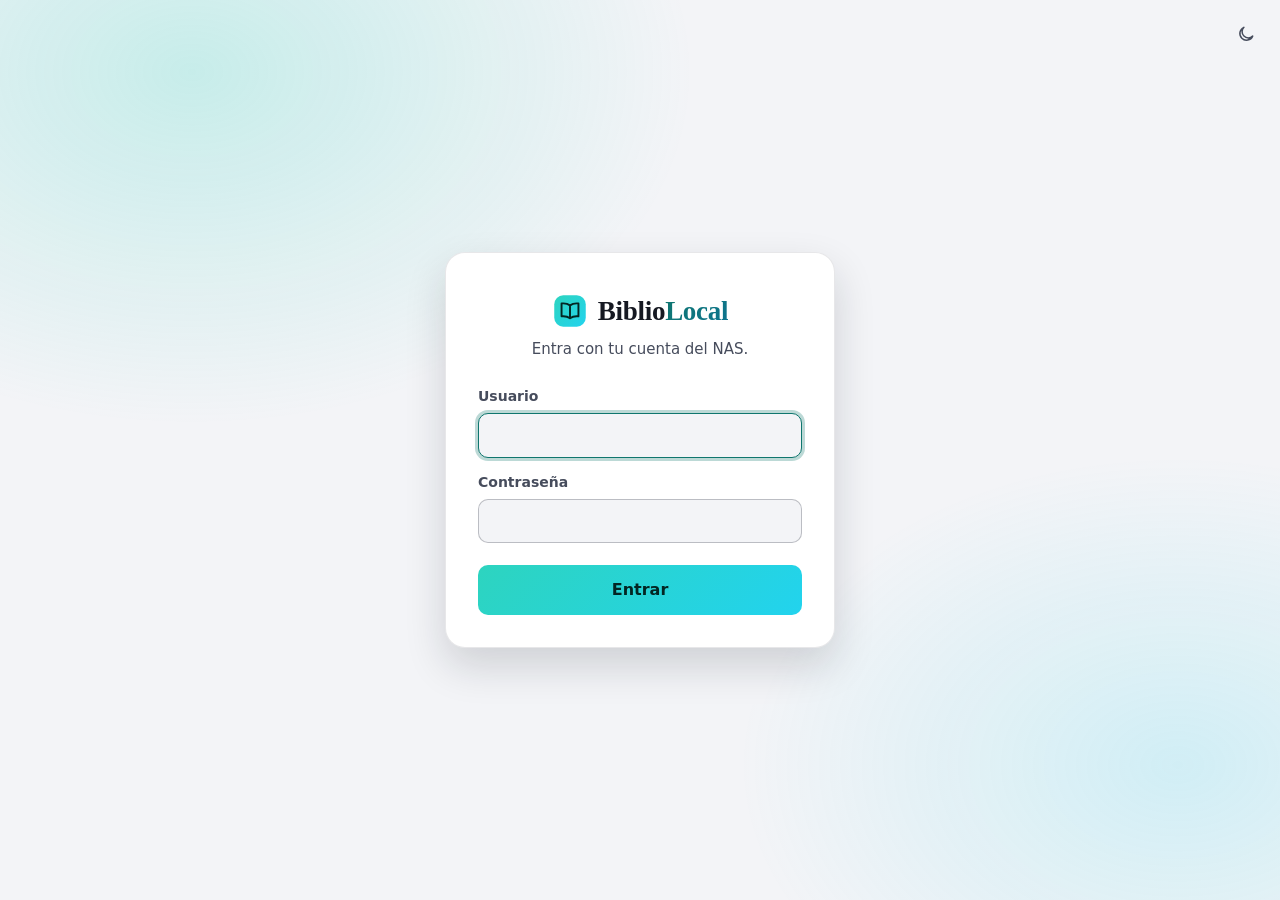
==== commit 1a6b0184: "feat: BiblioLocal with requests, admin panel, aMule and universes Rename the app to BiblioLocal and " ====
--- a/src/main/resources/static/login.html
+++ b/src/main/resources/static/login.html
@@ -3,15 +3,17 @@
 <head>
   <meta charset="UTF-8" />
   <meta name="viewport" content="width=device-width, initial-scale=1" />
-  <title>Entrar - Biblioteca</title>
+  <title>Entrar · BiblioLocal</title>
+  <link rel="icon" href="icon.svg" type="image/svg+xml" />
   <link rel="stylesheet" href="styles.css" />
   <script src="theme.js"></script>
 </head>
 <body>
   <svg width="0" height="0" style="position:absolute" aria-hidden="true" focusable="false">
+    <defs><linearGradient id="g-brand" x1="0" y1="0" x2="1" y2="1"><stop offset="0" stop-color="#2dd4bf"/><stop offset="1" stop-color="#22d3ee"/></linearGradient></defs>
+    <symbol id="i-brand" viewBox="0 0 32 32"><rect x="2" y="2" width="28" height="28" rx="8" fill="url(#g-brand)"/><path d="M16 11c-2-1.5-4.5-2-7.5-1.7v11.4c3-.3 5.5.2 7.5 1.7 2-1.5 4.5-2 7.5-1.7V9.3c-3-.3-5.5.2-7.5 1.7Zm0 0v11.4" fill="none" stroke="#032623" stroke-width="1.7" stroke-linejoin="round"/></symbol>
     <symbol id="i-sun" viewBox="0 0 24 24"><circle cx="12" cy="12" r="4"/><path d="M12 2v2M12 20v2M4.9 4.9l1.4 1.4M17.7 17.7l1.4 1.4M2 12h2M20 12h2M4.9 19.1l1.4-1.4M17.7 6.3l1.4-1.4"/></symbol>
     <symbol id="i-moon" viewBox="0 0 24 24"><path d="M20 14.5A8 8 0 1 1 9.5 4a6.5 6.5 0 0 0 10.5 10.5Z"/></symbol>
-    <symbol id="i-book" viewBox="0 0 32 32"><path d="M16 8.5C13 6.3 9 5.5 4 6v18c5-.5 9 .3 12 2.5 3-2.2 7-3 12-2.5V6c-5-.5-9 .3-12 2.5Z" fill="currentColor" fill-opacity=".14"/><path d="M16 8.5V26.5"/></symbol>
   </svg>
 
   <button id="themeToggle" class="tool-btn login-theme" type="button"></button>
@@ -19,13 +21,14 @@
   <main class="login-page">
     <div class="login-card">
       <h1 class="brand">
-        <svg class="brand-mark icon" style="color: var(--accent); stroke-width: 1.6" aria-hidden="true"><use href="#i-book"/></svg>
-        Biblioteca
+        <svg class="brand-mark" aria-hidden="true"><use href="#i-brand"/></svg>
+        <span>Biblio<b>Local</b></span>
       </h1>
       <p class="login-lead">Entra con tu cuenta del NAS.</p>
 
       <div id="errorBox" class="alert" role="alert" hidden>El usuario o la contraseña no son correctos.</div>
       <div id="blockedBox" class="alert" role="alert" hidden>Demasiados intentos fallidos. Vuelve a probar dentro de 15 minutos.</div>
+      <div id="noAccessBox" class="alert warn" role="alert" hidden>Tu cuenta del NAS no tiene acceso a BiblioLocal. Pídeselo al administrador.</div>
 
       <form action="/login" method="post" class="form-grid">
         <div class="field">
@@ -36,7 +39,7 @@
           <label for="password">Contraseña</label>
           <input id="password" class="input" name="password" type="password" autocomplete="current-password" required />
         </div>
-        <button class="btn btn-primary" type="submit">Entrar</button>
+        <button class="btn btn-grad btn-lg" type="submit">Entrar</button>
       </form>
     </div>
   </main>
@@ -45,6 +48,7 @@
     const params = new URLSearchParams(location.search);
     document.getElementById("errorBox").hidden = !params.has("error");
     document.getElementById("blockedBox").hidden = !params.has("blocked");
+    document.getElementById("noAccessBox").hidden = !params.has("noaccess");
     initThemeToggle(document.getElementById("themeToggle"));
   </script>
 </body>
--- a/src/main/resources/static/styles.css
+++ b/src/main/resources/static/styles.css
@@ -1,9 +1,10 @@
 @import url("fonts/fonts.css");
 
 /* =====================================================================
-   Biblioteca: una estanteria de noche. Pariente de CineLocal (fondo
-   oscuro, filas, violeta), pero ordenada como libros: sagas con su
-   propio color y volumenes numerados en orden.
+   BiblioLocal: la biblioteca del NAS, pariente de CineLocal. Fondo de
+   noche, hero rotativo con la portada difuminada, filas que se mueven
+   y libros que se inclinan al pasar por encima. Serif para los libros,
+   sans para la interfaz; degradado violeta-rosa como acento.
    ===================================================================== */
 
 :root {
@@ -12,28 +13,35 @@
   --bg-deep: #0c0e15;
   --surface: #191d29;
   --raised: #232838;
-  --line: rgba(255, 255, 255, 0.09);
+  --line: rgba(255, 255, 255, 0.08);
   --line-strong: rgba(255, 255, 255, 0.2);
   --text: #eceef4;
-  --text-2: #aab0c0;
+  --text-2: #b4b9c6;
   --text-3: #8d94a6;
-  --accent: #b9a3ff;
-  --accent-ink: #160f33;
+  --accent: #5eead4;
+  --accent-ink: #032623;
+  --grad: linear-gradient(135deg, #2dd4bf, #22d3ee);
+  --grad-ink: #032623;
   --danger: #ff9b9b;
+  --warn: #f5c76b;
   --ok: #8ee3b0;
-  --focus: #d6c9ff;
+  --focus: #99f6e4;
+  --pages: #ebe5d6;
   --shadow: 0 18px 40px rgba(0, 0, 0, 0.45);
-  --cover-shadow: 0 1px 2px rgba(0, 0, 0, 0.5), 0 10px 24px rgba(0, 0, 0, 0.35);
-  /* Color de una saga/autor a partir de su tono (--h): misma luminosidad para todos */
-  --hue-l: 74%;
-  --hue-c: 0.13;
-  --hue-bg-l: 30%;
+  --cover-shadow: 0 1px 2px rgba(0, 0, 0, 0.5), 0 12px 26px rgba(0, 0, 0, 0.38);
+  --hero-text: #ffffff;
+  --scrim: 17, 20, 29;
+  /* Color de una saga/autor/universo a partir de su tono (--h) */
+  --hue-l: 78%;
+  --hue-c: 0.12;
 
   --serif: "Literata", "Iowan Old Style", Georgia, serif;
   --sans: "Segoe UI Variable Text", "Segoe UI", system-ui, -apple-system, Roboto, sans-serif;
+  --mono: ui-monospace, "Cascadia Mono", Consolas, monospace;
   --gutter: clamp(16px, 4vw, 56px);
-  --cover-w: clamp(118px, 11vw, 168px);
-  --topbar-h: 64px;
+  --cover-w: clamp(124px, 11vw, 168px);
+  --topbar-h: 68px;
+  --ease: cubic-bezier(0.2, 0.8, 0.2, 1);
 }
 
 :root[data-theme="light"] {
@@ -47,16 +55,19 @@
   --text: #161922;
   --text-2: #464c5c;
   --text-3: #5c6273;
-  --accent: #5b3fd9;
+  --accent: #0f766e;
   --accent-ink: #ffffff;
   --danger: #b42318;
+  --warn: #8a5a00;
   --ok: #17734a;
-  --focus: #5b3fd9;
+  --focus: #0f766e;
+  --pages: #f6f1e4;
   --shadow: 0 18px 40px rgba(20, 24, 40, 0.16);
-  --cover-shadow: 0 1px 2px rgba(20, 24, 40, 0.2), 0 8px 20px rgba(20, 24, 40, 0.14);
-  --hue-l: 44%;
+  --cover-shadow: 0 1px 2px rgba(20, 24, 40, 0.2), 0 10px 22px rgba(20, 24, 40, 0.16);
+  --hero-text: #161922;
+  --scrim: 243, 244, 247;
+  --hue-l: 46%;
   --hue-c: 0.14;
-  --hue-bg-l: 90%;
 }
 
 * { box-sizing: border-box; }
@@ -71,112 +82,123 @@
   line-height: 1.5;
   -webkit-font-smoothing: antialiased;
 }
-button, input { font: inherit; color: inherit; }
+button, input, select, textarea { font: inherit; color: inherit; }
 img { display: block; max-width: 100%; }
 a { color: inherit; }
 h1, h2, h3 { margin: 0; font-weight: 600; }
 [hidden] { display: none !important; }
-
-:focus-visible {
-  outline: 3px solid var(--focus);
-  outline-offset: 3px;
-  border-radius: 6px;
-}
+:focus-visible { outline: 3px solid var(--focus); outline-offset: 3px; border-radius: 6px; }
+::selection { background: color-mix(in srgb, var(--accent) 40%, transparent); }
 
 .visually-hidden {
-  position: absolute !important;
-  width: 1px; height: 1px;
-  overflow: hidden;
-  clip: rect(0 0 0 0);
-  white-space: nowrap;
-}
-
+  position: absolute !important; width: 1px; height: 1px;
+  overflow: hidden; clip: rect(0 0 0 0); white-space: nowrap;
+}
 .skip-link {
-  position: absolute;
-  left: 12px; top: -60px;
-  z-index: 200;
-  padding: 10px 16px;
-  border-radius: 8px;
-  background: var(--accent);
-  color: var(--accent-ink);
-  font-weight: 600;
-  text-decoration: none;
+  position: absolute; left: 12px; top: -60px; z-index: 200;
+  padding: 10px 16px; border-radius: 8px;
+  background: var(--accent); color: var(--accent-ink); font-weight: 600; text-decoration: none;
 }
 .skip-link:focus { top: 12px; }
-
 .icon { width: 20px; height: 20px; fill: none; stroke: currentColor; stroke-width: 1.8; stroke-linecap: round; stroke-linejoin: round; flex: none; }
-
-/* ---------- Barra superior ---------- */
+.serif { font-family: var(--serif); }
+.mono { font-family: var(--mono); }
+
+/* ---------- Barra superior: transparente sobre el hero, solida al bajar ---------- */
 
 .topbar {
-  position: sticky; top: 0; z-index: 50;
+  position: fixed; top: 0; left: 0; right: 0; z-index: 50;
   height: var(--topbar-h);
-  display: flex; align-items: center; gap: clamp(12px, 2.5vw, 32px);
+  display: flex; align-items: center; gap: clamp(12px, 2.4vw, 32px);
   padding: 0 var(--gutter);
-  background: color-mix(in srgb, var(--bg) 88%, transparent);
+  background: linear-gradient(to bottom, rgba(var(--scrim), 0.85), rgba(var(--scrim), 0));
+  transition: background 0.25s, box-shadow 0.25s;
+}
+.topbar.solid {
+  background: rgba(var(--scrim), 0.94);
+  box-shadow: 0 1px 0 var(--line);
   backdrop-filter: blur(14px);
-  border-bottom: 1px solid var(--line);
-}
-
+}
 .brand {
   display: flex; align-items: center; gap: 10px;
-  font-family: var(--serif);
-  font-size: 21px; font-weight: 600; letter-spacing: -0.01em;
+  font-family: var(--serif); font-size: 21px; font-weight: 600; letter-spacing: -0.01em;
   text-decoration: none; white-space: nowrap; flex: none;
 }
-.brand-mark { width: 28px; height: 28px; flex: none; }
+.brand b { font-weight: 700; background: var(--grad); -webkit-background-clip: text; background-clip: text; color: transparent; }
+:root[data-theme="light"] .brand b { background-image: linear-gradient(135deg, #0f766e, #0e7490); }
+.brand-mark { width: 30px; height: 30px; flex: none; }
 
 .nav { display: flex; gap: 2px; min-width: 0; overflow-x: auto; scrollbar-width: none; }
 .nav::-webkit-scrollbar { display: none; }
 .nav a {
-  flex: none;
-  padding: 7px 14px;
-  border-radius: 999px;
-  color: var(--text-2);
-  font-weight: 550;
-  text-decoration: none;
+  flex: none; display: inline-flex; align-items: center; gap: 7px;
+  padding: 8px 14px; border-radius: 999px;
+  color: var(--text-2); font-weight: 550; text-decoration: none;
   transition: color 0.15s, background 0.15s;
 }
-.nav a:hover { color: var(--text); background: var(--raised); }
-.nav a[aria-current="page"] { color: var(--accent-ink); background: var(--accent); }
+.nav a:hover { color: var(--text); background: color-mix(in srgb, var(--text) 8%, transparent); }
+.nav a[aria-current="page"] { color: var(--text); background: color-mix(in srgb, var(--text) 13%, transparent); }
+.badge {
+  min-width: 18px; height: 18px; padding: 0 5px; border-radius: 9px;
+  display: inline-grid; place-items: center;
+  background: var(--grad); color: var(--grad-ink); font-size: 11px; font-weight: 700; line-height: 1;
+}
 
 .top-actions { margin-left: auto; display: flex; align-items: center; gap: 4px; flex: none; }
-
 .search {
   display: flex; align-items: center; gap: 8px;
-  height: 40px; width: clamp(180px, 22vw, 300px);
-  padding: 0 14px;
-  border-radius: 999px;
-  background: var(--surface);
-  border: 1px solid var(--line);
+  height: 40px; width: clamp(180px, 18vw, 240px);
+  padding: 0 14px; border-radius: 999px;
+  background: color-mix(in srgb, var(--bg-deep) 55%, transparent);
+  border: 1px solid var(--line-strong);
   color: var(--text-3);
-  transition: border-color 0.15s;
-}
-.search:focus-within { border-color: var(--accent); color: var(--text-2); }
+  backdrop-filter: blur(8px);
+  transition: border-color 0.2s, width 0.25s var(--ease), background 0.2s;
+}
+.search:focus-within { border-color: var(--accent); width: clamp(220px, 24vw, 320px); background: var(--surface); color: var(--text-2); }
 .search input { flex: 1; min-width: 0; border: 0; background: none; outline: none; color: var(--text); }
 .search input::placeholder { color: var(--text-3); }
-.search input::-webkit-search-cancel-button { filter: grayscale(1); }
-
 .tool-btn {
   height: 40px; min-width: 40px;
   display: inline-flex; align-items: center; justify-content: center; gap: 8px;
-  padding: 0 12px;
-  border: 0; border-radius: 999px;
-  background: transparent;
-  color: var(--text-2);
-  cursor: pointer;
-  white-space: nowrap;
-}
-.tool-btn:hover { background: var(--raised); color: var(--text); }
+  padding: 0 10px; border: 0; border-radius: 999px;
+  background: transparent; color: var(--text-2); cursor: pointer; white-space: nowrap;
+  transition: background 0.15s, color 0.15s;
+}
+.tool-btn:hover { background: color-mix(in srgb, var(--text) 9%, transparent); color: var(--text); }
 .tool-btn:disabled { opacity: 0.5; cursor: default; }
-.tool-btn .label { font-size: 14px; font-weight: 550; }
 .tool-btn.busy .icon { animation: spin 1s linear infinite; }
 @keyframes spin { to { transform: rotate(360deg); } }
-
-/* ---------- Estructura de las vistas ---------- */
-
-main { padding-bottom: 72px; }
+.me-btn {
+  width: 34px; height: 34px; border-radius: 50%; border: 0; margin-left: 4px;
+  display: grid; place-items: center; cursor: pointer;
+  background: var(--grad); color: var(--grad-ink); font-weight: 700; font-size: 14px;
+}
+.menu {
+  position: absolute; right: var(--gutter); top: calc(var(--topbar-h) - 6px); z-index: 60;
+  min-width: 230px; padding: 8px;
+  background: var(--raised); border: 1px solid var(--line); border-radius: 14px; box-shadow: var(--shadow);
+  animation: pop 0.16s var(--ease);
+}
+.menu p { margin: 6px 10px 10px; color: var(--text-3); font-size: 13px; }
+.menu p b { color: var(--text); font-size: 15px; display: block; }
+.menu button, .menu a {
+  width: 100%; display: flex; align-items: center; gap: 10px;
+  padding: 10px; border: 0; border-radius: 9px; background: none; text-align: left; text-decoration: none; cursor: pointer;
+}
+.menu button:hover, .menu a:hover { background: color-mix(in srgb, var(--text) 8%, transparent); }
+@keyframes pop { from { opacity: 0; transform: translateY(-6px) scale(0.98); } }
+
+/* ---------- Vistas ---------- */
+
+main { min-height: 100vh; padding-bottom: 80px; }
 main:focus { outline: none; }
+main.no-hero { padding-top: var(--topbar-h); }
+.view-enter > * { animation: rise 0.45s var(--ease) both; }
+.view-enter > *:nth-child(2) { animation-delay: 0.04s; }
+.view-enter > *:nth-child(3) { animation-delay: 0.08s; }
+.view-enter > *:nth-child(n+4) { animation-delay: 0.12s; }
+@keyframes rise { from { opacity: 0; transform: translateY(12px); } }
 
 .view-head {
   display: flex; flex-wrap: wrap; align-items: flex-end; gap: 12px 24px;
@@ -185,505 +207,611 @@
 .view-title { font-family: var(--serif); font-size: clamp(30px, 4vw, 44px); line-height: 1.1; letter-spacing: -0.015em; }
 .view-sub { color: var(--text-2); margin: 6px 0 0; }
 .view-head .actions { margin-left: auto; }
-
-.empty-state {
-  margin: 48px var(--gutter);
-  max-width: 52ch;
-  color: var(--text-2);
-}
+.kicker {
+  display: inline-flex; align-items: center; gap: 10px; margin-bottom: 14px;
+  font-size: 12px; font-weight: 700; letter-spacing: 0.18em; text-transform: uppercase; color: var(--text-2);
+}
+.kicker::before { content: ""; width: 18px; height: 3px; border-radius: 3px; background: var(--grad); }
+
+.empty-state { margin: 48px var(--gutter); max-width: 56ch; color: var(--text-2); }
 .empty-state h2 { font-family: var(--serif); font-size: 24px; color: var(--text); margin-bottom: 8px; }
 
-.status-line { padding: 0 var(--gutter); color: var(--text-2); font-size: 14px; }
+/* Revelado al hacer scroll */
+.reveal { opacity: 0; transform: translateY(18px); transition: opacity 0.6s var(--ease), transform 0.6s var(--ease); }
+.reveal.in { opacity: 1; transform: none; }
 
 /* ---------- Botones ---------- */
 
 .btn {
-  display: inline-flex; align-items: center; justify-content: center; gap: 8px;
-  min-height: 44px; padding: 0 20px;
-  border-radius: 10px;
+  display: inline-flex; align-items: center; justify-content: center; gap: 9px;
+  min-height: 44px; padding: 0 20px; border-radius: 10px;
   border: 1px solid transparent;
-  font-weight: 600; font-size: 15px;
-  text-decoration: none; white-space: nowrap;
-  cursor: pointer;
-  transition: background 0.15s, border-color 0.15s, transform 0.1s;
-}
-.btn:active { transform: scale(0.98); }
+  font-weight: 650; font-size: 15px; text-decoration: none; white-space: nowrap; cursor: pointer;
+  transition: background 0.15s, border-color 0.15s, transform 0.12s, opacity 0.15s;
+}
+.btn:active { transform: scale(0.97); }
 .btn:disabled { opacity: 0.55; cursor: default; transform: none; }
+.btn-lg { min-height: 50px; padding: 0 26px; font-size: 16px; }
+.btn-white { background: #fff; color: #11141d; }
+.btn-white:hover { background: #e4e4ea; }
+:root[data-theme="light"] .btn-white { background: #161922; color: #fff; }
+:root[data-theme="light"] .btn-white:hover { background: #2a2f3d; }
+.btn-ghost { background: rgba(120, 124, 145, 0.38); color: #fff; backdrop-filter: blur(6px); }
+.btn-ghost:hover { background: rgba(140, 144, 165, 0.55); }
+:root[data-theme="light"] .btn-ghost { background: rgba(20, 24, 40, 0.1); color: var(--text); }
+.btn-grad { background: var(--grad) border-box; color: var(--grad-ink); }
+.btn-grad:hover { filter: brightness(1.08); }
 .btn-primary { background: var(--accent); color: var(--accent-ink); }
-.btn-primary:hover { background: color-mix(in srgb, var(--accent) 85%, var(--text)); }
 .btn-secondary { background: var(--raised); color: var(--text); border-color: var(--line); }
 .btn-secondary:hover { border-color: var(--line-strong); }
-.btn-quiet { background: transparent; color: var(--text-2); border-color: var(--line); }
-.btn-quiet:hover { color: var(--text); border-color: var(--line-strong); }
-.btn-sm { min-height: 36px; padding: 0 14px; font-size: 14px; border-radius: 8px; }
+.btn-quiet { background: transparent; color: var(--text-2); border-color: var(--line-strong); }
+.btn-quiet:hover { color: var(--text); border-color: var(--text-3); }
+.btn-danger { background: var(--danger); color: #2a0b0b; }
+.btn-sm { min-height: 36px; padding: 0 14px; font-size: 14px; border-radius: 9px; }
+.round {
+  width: 50px; height: 50px; border-radius: 50%; flex: none;
+  display: grid; place-items: center; cursor: pointer;
+  border: 2px solid rgba(255, 255, 255, 0.45); background: rgba(20, 22, 32, 0.5); color: #fff;
+  transition: border-color 0.15s, background 0.15s, transform 0.12s;
+}
+.round:hover { border-color: #fff; background: rgba(255, 255, 255, 0.12); }
+.round:active { transform: scale(0.95); }
+:root[data-theme="light"] .round { border-color: var(--line-strong); background: var(--surface); color: var(--text); }
+.icon-btn {
+  width: 36px; height: 36px; border-radius: 9px; flex: none;
+  display: grid; place-items: center; cursor: pointer;
+  border: 1px solid var(--line-strong); background: transparent; color: var(--text-2);
+}
+.icon-btn:hover { color: var(--text); border-color: var(--text-3); }
 .actions { display: flex; flex-wrap: wrap; gap: 10px; align-items: center; }
+.link-btn { padding: 0; border: 0; background: none; color: var(--text-3); font-weight: 600; font-size: 14px; cursor: pointer; text-decoration: none; }
+.link-btn:hover { color: var(--text); }
 
 /* ---------- Portadas ---------- */
 
 .cover {
-  position: relative;
-  width: 100%;
-  aspect-ratio: 2 / 3;
-  border-radius: 4px 7px 7px 4px;
-  overflow: hidden;
-  background: var(--raised);
-  box-shadow: var(--cover-shadow);
-}
-.cover img { width: 100%; height: 100%; object-fit: cover; }
-/* lomo: una sombra fina a la izquierda, como la tapa de un libro */
+  position: relative; width: 100%; aspect-ratio: 2 / 3;
+  border-radius: 4px 8px 8px 4px; overflow: hidden;
+  background: var(--raised); box-shadow: var(--cover-shadow);
+}
+.cover img { width: 100%; height: 100%; object-fit: cover; transition: transform 0.45s var(--ease); }
 .cover::after {
-  content: "";
-  position: absolute; inset: 0;
-  background: linear-gradient(to right, rgba(0, 0, 0, 0.28), rgba(255, 255, 255, 0.08) 3%, transparent 7%);
-  pointer-events: none;
-}
-
-/* Cubierta generada cuando el libro no trae portada */
+  content: ""; position: absolute; inset: 0; pointer-events: none;
+  background: linear-gradient(to right, rgba(0, 0, 0, 0.3), rgba(255, 255, 255, 0.1) 3%, transparent 8%);
+}
 .cover-made {
   display: flex; flex-direction: column; justify-content: space-between;
-  padding: 14% 12% 12%;
-  background:
-    linear-gradient(160deg, oklch(42% 0.09 var(--h)), oklch(24% 0.06 var(--h)));
-  color: oklch(95% 0.03 var(--h));
-}
-.cover-made .cm-title { font-family: var(--serif); font-weight: 600; font-size: clamp(13px, 1.1vw, 17px); line-height: 1.2; overflow-wrap: anywhere; }
-.cover-made .cm-author { font-size: 11px; opacity: 0.85; }
-.cover-made::before { content: ""; position: absolute; left: 12%; right: 12%; top: 9%; height: 1px; background: currentColor; opacity: 0.4; }
-
-/* ---------- Tarjeta de libro ---------- */
+  padding: 16% 12% 12%;
+  background: linear-gradient(160deg, oklch(48% 0.12 var(--h)), oklch(22% 0.07 var(--h)));
+  color: oklch(96% 0.03 var(--h));
+}
+.cover-made::before { content: ""; position: absolute; left: 12%; right: 12%; top: 9%; height: 1px; background: currentColor; opacity: 0.45; }
+.cm-title { font-family: var(--serif); font-weight: 600; font-size: clamp(13px, 1.05vw, 16px); line-height: 1.2; overflow-wrap: anywhere; }
+.cm-author { font-size: 11px; opacity: 0.85; }
+.skeleton {
+  background: linear-gradient(90deg, var(--surface), var(--raised), var(--surface));
+  background-size: 200% 100%; animation: shimmer 1.3s linear infinite;
+}
+@keyframes shimmer { to { background-position: -200% 0; } }
+
+/* ---------- Tarjeta de libro: se inclina como al sacarlo de la estanteria ---------- */
 
 .book {
   display: flex; flex-direction: column; gap: 10px;
-  width: var(--cover-w);
-  padding: 0;
-  border: 0; background: none;
-  text-align: left;
-  cursor: pointer;
-  color: var(--text);
-}
-.book .cover { transition: transform 0.18s ease, box-shadow 0.18s ease; }
-.book:hover .cover { transform: translateY(-4px); box-shadow: 0 0 0 2px var(--line-strong), var(--shadow); }
+  width: var(--cover-w); padding: 0; border: 0; background: none;
+  text-align: left; cursor: pointer; color: var(--text); text-decoration: none;
+  animation: rise 0.5s var(--ease) both;
+  animation-delay: calc(min(var(--i, 0), 12) * 35ms);
+}
+.book .cover {
+  transform-origin: left center;
+  transition: transform 0.35s var(--ease), box-shadow 0.35s var(--ease);
+}
+.book:hover .cover, .book:focus-visible .cover {
+  transform: perspective(900px) rotateY(-16deg) translateY(-8px);
+  box-shadow: 5px 0 0 -1px var(--pages), 9px 2px 0 -2px color-mix(in srgb, var(--pages) 88%, #000),
+    13px 4px 0 -3px color-mix(in srgb, var(--pages) 76%, #000), 0 24px 40px rgba(0, 0, 0, 0.5);
+}
+.book:hover .cover img { transform: scale(1.04); }
 .book:focus-visible { outline: none; }
 .book:focus-visible .cover { outline: 3px solid var(--focus); outline-offset: 3px; }
 .book-title {
-  font-family: var(--serif); font-size: 15px; font-weight: 550; line-height: 1.3;
+  font-family: var(--serif); font-size: 15px; font-weight: 600; line-height: 1.3;
   display: -webkit-box; -webkit-line-clamp: 2; -webkit-box-orient: vertical; overflow: hidden;
 }
 .book-author { color: var(--text-2); font-size: 13px; margin-top: -6px; white-space: nowrap; overflow: hidden; text-overflow: ellipsis; }
 
+/* ---------- Hero rotativo (Inicio) ---------- */
+
+.hero {
+  position: relative; min-height: min(86vh, 760px);
+  display: flex; align-items: flex-end;
+  padding: calc(var(--topbar-h) + 40px) var(--gutter) clamp(130px, 18vh, 170px);
+  overflow: hidden; isolation: isolate;
+}
+.hero-bg { position: absolute; inset: 0; z-index: -2; overflow: hidden; }
+.hero-slide {
+  position: absolute; inset: -60px;
+  background-size: cover; background-position: center 30%;
+  filter: blur(40px) saturate(1.25);
+  opacity: 0; transition: opacity 1.2s ease;
+}
+.hero-slide.on { opacity: 0.75; animation: kenburns 14s ease-out forwards; }
+:root[data-theme="light"] .hero-slide.on { opacity: 0.45; }
+@keyframes kenburns { from { transform: scale(1.14); } to { transform: scale(1.02); } }
+.hero::before {
+  content: ""; position: absolute; inset: 0; z-index: -1;
+  background:
+    linear-gradient(to top, var(--bg) 3%, rgba(var(--scrim), 0.55) 32%, rgba(var(--scrim), 0) 62%),
+    linear-gradient(to right, rgba(var(--scrim), 0.94) 0%, rgba(var(--scrim), 0.55) 40%, rgba(var(--scrim), 0) 68%);
+}
+.hero-content { position: relative; max-width: 640px; color: var(--hero-text); }
+.hero-content.swap { animation: heroIn 0.7s var(--ease) both; }
+@keyframes heroIn { from { opacity: 0; transform: translateY(16px); } }
+.hero-title {
+  font-family: var(--serif); font-size: clamp(38px, 5vw, 68px); line-height: 1.02; font-weight: 700;
+  letter-spacing: -0.025em; margin: 0 0 14px; text-wrap: balance;
+  text-shadow: 0 4px 30px rgba(0, 0, 0, 0.35);
+}
+:root[data-theme="light"] .hero-title { text-shadow: none; }
+.hero-author { font-size: 19px; margin: 0 0 12px; }
+.hero-author a { text-decoration: none; }
+.hero-author a:hover { text-decoration: underline; text-underline-offset: 3px; }
+.meta-line { display: flex; flex-wrap: wrap; align-items: center; gap: 10px; color: var(--text-2); font-size: 14px; margin-bottom: 26px; }
+.meta-line .dot { width: 3px; height: 3px; border-radius: 50%; background: var(--text-3); }
+.hero-cover {
+  position: absolute; right: clamp(40px, 12vw, 190px); bottom: clamp(200px, 26vh, 236px);
+  width: clamp(180px, 18vw, 270px);
+}
+.hero-cover button { display: block; width: 100%; padding: 0; border: 0; background: none; cursor: pointer; }
+.hero-cover .cover {
+  border-radius: 5px 9px 9px 5px;
+  transform: perspective(1400px) rotateY(-14deg); transform-origin: left center;
+  box-shadow: 7px 0 0 -1px var(--pages), 12px 3px 0 -2px color-mix(in srgb, var(--pages) 88%, #000),
+    17px 6px 0 -3px color-mix(in srgb, var(--pages) 76%, #000), 0 40px 80px rgba(0, 0, 0, 0.55);
+  transition: transform 0.5s var(--ease);
+}
+.hero-cover button:hover .cover { transform: perspective(1400px) rotateY(-6deg) translateY(-6px); }
+.hero-cover.swap { animation: coverIn 0.8s var(--ease) both; }
+@keyframes coverIn { from { opacity: 0; transform: translateX(30px) rotate(2deg); } }
+.hero-cover .cm-title { font-size: clamp(18px, 2vw, 28px); }
+.hero-dots { position: absolute; right: var(--gutter); bottom: clamp(140px, 19vh, 176px); display: flex; align-items: center; gap: 8px; z-index: 3; }
+.hero-dot { width: 22px; height: 4px; padding: 0; border: 0; border-radius: 4px; background: rgba(255, 255, 255, 0.28); cursor: pointer; overflow: hidden; transition: width 0.3s var(--ease); }
+:root[data-theme="light"] .hero-dot { background: rgba(20, 24, 40, 0.2); }
+.hero-dot[aria-current="true"] { width: 36px; }
+.hero-dot i { display: block; height: 100%; width: 0; background: var(--hero-text); }
+.hero-dot[aria-current="true"] i { width: 100%; }
+.hero.playing .hero-dot[aria-current="true"] i { animation: fill var(--hero-ms, 8000ms) linear forwards; }
+.hero.paused .hero-dot[aria-current="true"] i { animation-play-state: paused; }
+@keyframes fill { from { width: 0; } to { width: 100%; } }
+.hero-pause { width: 32px; height: 32px; margin-left: 6px; border-radius: 50%; border: 0; display: grid; place-items: center; cursor: pointer; background: rgba(20, 22, 32, 0.5); color: #fff; }
+:root[data-theme="light"] .hero-pause { background: var(--surface); color: var(--text); }
+.rows { position: relative; z-index: 4; margin-top: clamp(-110px, -11vh, -60px); }
+
 /* ---------- Filas horizontales ---------- */
 
-.shelf { margin: 0 0 44px; }
-.shelf-head {
-  display: flex; align-items: baseline; flex-wrap: wrap; gap: 4px 14px;
-  padding: 0 var(--gutter); margin-bottom: 16px;
-}
-.shelf-title { font-family: var(--serif); font-size: 23px; letter-spacing: -0.01em; }
+.shelf { margin: 0 0 40px; }
+.shelf-head { display: flex; align-items: baseline; flex-wrap: wrap; gap: 4px 14px; padding: 0 var(--gutter); margin-bottom: 12px; }
+.shelf-title { font-family: var(--serif); font-size: 24px; letter-spacing: -0.01em; }
 .shelf-title a { text-decoration: none; }
 .shelf-title a:hover { text-decoration: underline; text-underline-offset: 4px; }
-.shelf-meta { color: var(--text-2); font-size: 14px; }
-.shelf-link { margin-left: auto; color: var(--text-2); font-size: 14px; font-weight: 600; text-decoration: none; }
-.shelf-link:hover { color: var(--text); text-decoration: underline; }
-
+.shelf-meta { color: var(--text-3); font-size: 14px; }
+.shelf-link { margin-left: auto; color: var(--text-3); font-size: 14px; font-weight: 600; text-decoration: none; opacity: 0.75; transition: opacity 0.2s, color 0.2s; }
+.shelf:hover .shelf-link, .shelf-link:focus-visible { opacity: 1; }
+.shelf-link:hover { color: var(--text); }
 .track-wrap { position: relative; }
 .track {
   display: flex; gap: clamp(14px, 1.6vw, 24px);
-  overflow-x: auto;
-  padding: 8px var(--gutter) 14px;
-  scroll-snap-type: x proximity;
-  scroll-padding-inline: var(--gutter);
-  scrollbar-width: thin;
-  scrollbar-color: var(--line-strong) transparent;
-}
+  overflow-x: auto; overflow-y: hidden;
+  padding: 14px var(--gutter) 26px;
+  scroll-snap-type: x proximity; scroll-padding-inline: var(--gutter);
+  scrollbar-width: none;
+}
+.track::-webkit-scrollbar { display: none; }
 .track > * { flex: none; scroll-snap-align: start; }
 .track-arrow {
-  position: absolute; top: 8px; bottom: 60px; z-index: 3;
-  width: 48px;
-  display: grid; place-items: center;
-  border: 0; cursor: pointer;
-  color: var(--text);
-  opacity: 0; transition: opacity 0.15s;
-}
-.track-arrow .icon { width: 28px; height: 28px; }
-.track-arrow.prev { left: 0; background: linear-gradient(to right, var(--bg), transparent); }
-.track-arrow.next { right: 0; background: linear-gradient(to left, var(--bg), transparent); }
+  position: absolute; top: 14px; bottom: 60px; z-index: 3; width: calc(var(--gutter) + 8px); min-width: 44px;
+  display: grid; place-items: center; border: 0; cursor: pointer; color: var(--text);
+  opacity: 0; transition: opacity 0.2s;
+}
+.track-arrow .icon { width: 30px; height: 30px; }
+.track-arrow.prev { left: 0; background: linear-gradient(to right, var(--bg) 20%, transparent); }
+.track-arrow.next { right: 0; background: linear-gradient(to left, var(--bg) 20%, transparent); }
 .track-wrap:hover .track-arrow:not([disabled]) { opacity: 1; }
 .track-arrow[disabled] { display: none; }
 
-/* ---------- Sagas: lomo de color y volumenes numerados ---------- */
-
-.saga-shelf {
-  --hue: oklch(var(--hue-l) var(--hue-c) var(--h));
-  position: relative;
-  margin: 0 var(--gutter) 40px;
-  padding: 20px 0 6px;
-  border-radius: 14px;
-  background:
-    linear-gradient(to right, color-mix(in oklch, var(--hue) 12%, transparent), transparent 55%),
-    var(--surface);
+/* ---------- Sagas, universos y autores ---------- */
+
+.hue { --hue: oklch(var(--hue-l) var(--hue-c) var(--h)); }
+.saga-chip { display: inline-flex; align-items: center; gap: 8px; color: var(--hue); font-weight: 600; text-decoration: none; }
+.saga-chip::before { content: ""; width: 4px; height: 16px; border-radius: 2px; background: var(--hue); }
+a.saga-chip:hover { text-decoration: underline; text-underline-offset: 3px; }
+
+.boxset {
+  flex: none; width: 250px; display: flex; flex-direction: column; gap: 12px;
+  padding: 18px 18px 16px; border-radius: 14px;
+  background: var(--surface); border: 1px solid var(--line); border-bottom: 4px solid var(--hue);
+  text-decoration: none; transition: transform 0.3s var(--ease), border-color 0.2s;
+  animation: rise 0.5s var(--ease) both; animation-delay: calc(min(var(--i, 0), 10) * 45ms);
+}
+.boxset:hover { transform: translateY(-4px); border-color: var(--line-strong); border-bottom-color: var(--hue); }
+.fan { position: relative; height: 176px; }
+.fan .cover { position: absolute; bottom: 0; width: 106px; transition: transform 0.4s var(--ease), filter 0.4s; transform-origin: bottom left; }
+.fan .cover:nth-child(1) { left: 0; z-index: 3; }
+.fan .cover:nth-child(2) { left: 50px; z-index: 2; transform: scale(0.92); filter: brightness(0.8); }
+.fan .cover:nth-child(3) { left: 96px; z-index: 1; transform: scale(0.84); filter: brightness(0.62); }
+.boxset:hover .fan .cover:nth-child(1) { transform: rotate(-4deg) translateY(-4px); }
+.boxset:hover .fan .cover:nth-child(2) { transform: scale(0.94) translateX(10px) rotate(1deg); filter: brightness(0.9); }
+.boxset:hover .fan .cover:nth-child(3) { transform: scale(0.88) translateX(24px) rotate(5deg); filter: brightness(0.75); }
+.fan .cm-title { font-size: 12px; }
+.fan .cm-author { font-size: 9px; }
+.boxset-name { font-family: var(--serif); font-size: 19px; font-weight: 600; line-height: 1.25; }
+.boxset-meta { color: var(--text-2); font-size: 14px; margin-top: -6px; }
+.boxset-count { color: var(--hue); font-weight: 650; }
+.saga-grid { display: grid; grid-template-columns: repeat(auto-fill, minmax(240px, 1fr)); gap: 28px clamp(18px, 2.4vw, 32px); padding: 0 var(--gutter); }
+.saga-grid .boxset { width: auto; }
+
+.universe-card {
+  flex: none; width: 360px; position: relative; overflow: hidden; isolation: isolate;
+  display: flex; flex-direction: column; justify-content: flex-end; gap: 6px;
+  min-height: 220px; padding: 22px; border-radius: 18px; text-decoration: none;
   border: 1px solid var(--line);
-  overflow: hidden;
-}
-.saga-shelf::before {
-  content: "";
-  position: absolute; left: 0; top: 0; bottom: 0;
-  width: 6px;
-  background: var(--hue);
-}
-.saga-shelf .shelf-head { padding: 0 24px 0 28px; }
-.saga-shelf .track { padding: 8px 24px 14px 28px; scroll-padding-inline: 28px; }
-.saga-shelf .track-arrow.prev { background: linear-gradient(to right, var(--surface), transparent); }
-.saga-shelf .track-arrow.next { background: linear-gradient(to left, var(--surface), transparent); }
-
+  background: radial-gradient(120% 90% at 85% 10%, oklch(42% 0.12 var(--h) / 0.9), transparent 60%), var(--surface);
+  transition: transform 0.3s var(--ease), border-color 0.2s;
+  animation: rise 0.5s var(--ease) both; animation-delay: calc(min(var(--i, 0), 10) * 45ms);
+}
+.universe-card:hover { transform: translateY(-4px); border-color: var(--line-strong); }
+.universe-card .uc-covers { position: absolute; right: -10px; top: 18px; z-index: -1; display: flex; }
+.universe-card .uc-covers .cover { width: 74px; margin-left: -28px; transform: rotate(var(--r, 0deg)); transition: transform 0.4s var(--ease); }
+.universe-card:hover .uc-covers .cover { transform: rotate(calc(var(--r, 0deg) * 1.6)) translateY(-4px); }
+.universe-card::after { content: ""; position: absolute; inset: 0; z-index: -1; background: linear-gradient(to top, var(--surface) 30%, transparent 75%); }
+.uc-kicker { font-size: 11px; font-weight: 700; letter-spacing: 0.16em; text-transform: uppercase; color: var(--hue); }
+.uc-name { font-family: var(--serif); font-size: 26px; font-weight: 700; line-height: 1.1; }
+.uc-meta { color: var(--text-2); font-size: 14px; }
+.universe-grid { display: grid; grid-template-columns: repeat(auto-fill, minmax(320px, 1fr)); gap: 24px; padding: 0 var(--gutter); }
+.universe-grid .universe-card { width: auto; }
+
+.author-chip { flex: none; width: 128px; display: flex; flex-direction: column; align-items: center; gap: 10px; text-align: center; text-decoration: none; animation: rise 0.5s var(--ease) both; animation-delay: calc(min(var(--i, 0), 12) * 35ms); }
+.author-ring {
+  width: 104px; height: 104px; border-radius: 50%; display: grid; place-items: center; overflow: hidden; position: relative;
+  font-family: var(--serif); font-size: 40px; font-weight: 600; color: var(--hue);
+  background: radial-gradient(circle at 30% 25%, oklch(40% 0.1 var(--h)), oklch(22% 0.06 var(--h)));
+  box-shadow: 0 0 0 3px var(--bg), 0 0 0 5px color-mix(in oklch, var(--hue) 60%, transparent), 0 14px 30px rgba(0, 0, 0, 0.35);
+  transition: transform 0.3s var(--ease), box-shadow 0.3s;
+}
+.author-ring img { position: absolute; inset: 0; width: 100%; height: 100%; object-fit: cover; opacity: 0.28; transition: opacity 0.3s, transform 0.5s var(--ease); }
+.author-ring span { position: relative; }
+.author-chip:hover .author-ring { transform: translateY(-5px); box-shadow: 0 0 0 3px var(--bg), 0 0 0 5px var(--hue), 0 18px 34px rgba(0, 0, 0, 0.45); }
+.author-chip:hover .author-ring img { opacity: 0.5; transform: scale(1.1); }
+.author-chip .an { font-family: var(--serif); font-weight: 600; font-size: 15px; line-height: 1.25; }
+.author-chip .ac { color: var(--text-3); font-size: 13px; margin-top: -6px; }
+.author-grid { display: grid; grid-template-columns: repeat(auto-fill, minmax(140px, 1fr)); gap: 32px 20px; padding: 0 var(--gutter); }
+.author-grid .author-chip { width: auto; }
+
+/* Volumenes de una saga, con numero y huecos */
 .volume { display: flex; flex-direction: column; gap: 8px; width: var(--cover-w); }
-.volume-num {
-  display: flex; align-items: baseline; gap: 6px;
-  font-family: var(--serif);
-  color: var(--hue);
-  font-size: 13px; font-weight: 500;
-}
-.volume-num b { font-size: 26px; font-weight: 600; line-height: 1; font-variant-numeric: lining-nums; }
+.volume-num { display: flex; align-items: baseline; gap: 6px; font-family: var(--serif); color: var(--hue); font-size: 13px; }
+.volume-num b { font-size: 26px; line-height: 1; font-weight: 600; font-variant-numeric: lining-nums; }
 .volume .book { width: 100%; }
-
-.volume-gap .gap-slot {
-  width: 100%; aspect-ratio: 2 / 3;
-  display: grid; place-items: center;
-  padding: 12px;
-  border: 2px dashed color-mix(in oklch, var(--hue) 55%, transparent);
-  border-radius: 4px 7px 7px 4px;
-  color: var(--text-2);
-  font-size: 13px; text-align: center;
-}
-
-.saga-chip {
-  --hue: oklch(var(--hue-l) var(--hue-c) var(--h));
-  display: inline-flex; align-items: center; gap: 8px;
-  color: var(--hue);
-  font-weight: 600;
-  text-decoration: none;
-}
-.saga-chip::before { content: ""; width: 4px; height: 1.1em; border-radius: 2px; background: var(--hue); }
-a.saga-chip:hover { text-decoration: underline; text-underline-offset: 3px; }
-
-/* ---------- Portada de Inicio ---------- */
-
-.feature {
-  position: relative;
-  display: grid; grid-template-columns: auto 1fr; gap: clamp(24px, 4vw, 56px); align-items: end;
-  padding: clamp(32px, 6vw, 72px) var(--gutter) clamp(32px, 5vw, 56px);
-  margin-bottom: 36px;
-  overflow: hidden;
-  isolation: isolate;
-}
-.feature-backdrop {
-  position: absolute; inset: -40px; z-index: -2;
-  background-size: cover; background-position: center 30%;
-  filter: blur(42px) saturate(1.2);
-  opacity: 0.55;
-  transform: scale(1.1);
-}
-:root[data-theme="light"] .feature-backdrop { opacity: 0.32; }
-.feature::after {
-  content: ""; position: absolute; inset: 0; z-index: -1;
-  background: linear-gradient(to top, var(--bg) 0%, color-mix(in srgb, var(--bg) 70%, transparent) 45%, color-mix(in srgb, var(--bg) 40%, transparent));
-}
-.feature-cover { width: clamp(150px, 18vw, 250px); }
-.feature-cover .cover { box-shadow: 0 30px 60px rgba(0, 0, 0, 0.5); border-radius: 5px 9px 9px 5px; }
-.feature-cover button { padding: 0; border: 0; background: none; cursor: pointer; width: 100%; display: block; }
-.feature-cover button:focus-visible { outline: none; }
-.feature-cover button:focus-visible .cover { outline: 3px solid var(--focus); outline-offset: 4px; }
-.feature-text { max-width: 640px; padding-bottom: 6px; }
-.feature-when { color: var(--text-2); font-size: 14px; margin: 0 0 10px; }
-.feature-title { font-family: var(--serif); font-size: clamp(32px, 5vw, 58px); line-height: 1.05; letter-spacing: -0.02em; margin-bottom: 12px; text-wrap: balance; }
-.feature-author { font-size: 18px; color: var(--text); margin: 0 0 10px; }
-.feature-author a { text-decoration: none; }
-.feature-author a:hover { text-decoration: underline; text-underline-offset: 3px; }
-.feature .saga-chip { margin-bottom: 24px; }
-
-/* ---------- Rejillas ---------- */
-
-.grid {
-  display: grid;
-  grid-template-columns: repeat(auto-fill, minmax(var(--cover-w), 1fr));
-  gap: 32px clamp(16px, 2vw, 28px);
-  padding: 0 var(--gutter);
-}
-.grid .book { width: 100%; }
-
-/* Sagas como estuches: hasta tres portadas abiertas en abanico */
-.saga-grid {
-  display: grid;
-  grid-template-columns: repeat(auto-fill, minmax(230px, 1fr));
-  gap: 36px clamp(20px, 2.5vw, 36px);
-  padding: 0 var(--gutter);
-}
-.boxset {
-  --hue: oklch(var(--hue-l) var(--hue-c) var(--h));
-  display: flex; flex-direction: column; gap: 14px;
-  padding: 18px 18px 16px;
-  border-radius: 14px;
-  background: var(--surface);
-  border: 1px solid var(--line);
-  border-bottom: 4px solid var(--hue);
-  text-decoration: none;
-  transition: border-color 0.15s, transform 0.15s;
-}
-.boxset:hover { border-color: var(--line-strong); border-bottom-color: var(--hue); transform: translateY(-3px); }
-.boxset-covers { position: relative; height: 190px; }
-.boxset-covers .cover { position: absolute; bottom: 0; width: 112px; }
-.boxset-covers .cover:nth-child(1) { left: 0; z-index: 3; }
-.boxset-covers .cover:nth-child(2) { left: 52px; z-index: 2; transform: scale(0.92); transform-origin: bottom left; filter: brightness(0.82); }
-.boxset-covers .cover:nth-child(3) { left: 98px; z-index: 1; transform: scale(0.84); transform-origin: bottom left; filter: brightness(0.66); }
-.boxset-name { font-family: var(--serif); font-size: 19px; font-weight: 600; line-height: 1.25; }
-.boxset-meta { color: var(--text-2); font-size: 14px; margin-top: -8px; }
-.boxset-count { color: var(--hue); font-weight: 600; }
-
-/* Sagas de un solo libro: lista compacta bajo los estuches */
-.single-sagas { padding: 56px var(--gutter) 0; }
-.single-sagas .view-sub { margin: 6px 0 20px; max-width: 70ch; }
-.single-list { list-style: none; margin: 0; padding: 0; display: grid; grid-template-columns: repeat(auto-fill, minmax(280px, 1fr)); gap: 10px 24px; }
-.single-item {
-  --hue: oklch(var(--hue-l) var(--hue-c) var(--h));
-  width: 100%;
-  display: flex; align-items: center; gap: 14px;
-  padding: 10px 12px;
-  border: 1px solid var(--line); border-left: 4px solid var(--hue);
-  border-radius: 10px;
-  background: var(--surface);
-  text-align: left; cursor: pointer;
-}
-.single-item:hover { border-color: var(--line-strong); border-left-color: var(--hue); }
-.single-item .cover { width: 40px; flex: none; border-radius: 2px 4px 4px 2px; }
-.single-name { display: block; font-family: var(--serif); font-weight: 600; }
-.single-book { display: block; color: var(--text-2); font-size: 14px; }
-
-/* ---------- Autores ---------- */
-
-.author-list { list-style: none; margin: 0; padding: 0 var(--gutter); display: grid; grid-template-columns: repeat(auto-fill, minmax(320px, 1fr)); gap: 12px 28px; }
-.author-row {
-  --hue: oklch(var(--hue-l) var(--hue-c) var(--h));
-  display: flex; align-items: center; gap: 18px;
-  padding: 14px 16px;
-  border-radius: 12px;
-  text-decoration: none;
-  border: 1px solid transparent;
-}
-.author-row:hover { background: var(--surface); border-color: var(--line); }
-.author-initial {
-  width: 48px; height: 48px; flex: none;
-  display: grid; place-items: center;
-  border-radius: 50%;
-  font-family: var(--serif); font-size: 21px; font-weight: 600;
-  color: var(--hue);
-  background: color-mix(in oklch, var(--hue) 16%, transparent);
-  border: 1px solid color-mix(in oklch, var(--hue) 40%, transparent);
-}
-.author-name { font-family: var(--serif); font-size: 18px; font-weight: 600; line-height: 1.25; }
-.author-meta { color: var(--text-2); font-size: 14px; }
-.author-minis { margin-left: auto; display: flex; flex: none; }
-.author-minis .cover { width: 34px; margin-left: -12px; border-radius: 2px 4px 4px 2px; }
-
-.page-hue {
-  --hue: oklch(var(--hue-l) var(--hue-c) var(--h));
-  border-top: 6px solid var(--hue);
-  background: linear-gradient(to bottom, color-mix(in oklch, var(--hue) 12%, transparent), transparent 70%);
-}
-
-/* Lista ordenada de volumenes en la pagina de una saga */
-.volume-list { list-style: none; margin: 0; padding: 0 var(--gutter); display: grid; gap: 10px; max-width: 980px; }
+.volume.is-current .cover { outline: 3px solid var(--hue); outline-offset: 4px; }
+.gap-slot {
+  width: 100%; aspect-ratio: 2 / 3; display: flex; flex-direction: column; align-items: center; justify-content: center; gap: 12px;
+  padding: 12px; border: 2px dashed color-mix(in oklch, var(--hue) 55%, transparent); border-radius: 4px 8px 8px 4px;
+  color: var(--text-2); font-size: 13px; text-align: center;
+}
+.pill {
+  height: 34px; padding: 0 14px; border-radius: 999px; border: 1px solid var(--line-strong); background: transparent;
+  display: inline-flex; align-items: center; gap: 6px; font-weight: 600; font-size: 13px; cursor: pointer; text-decoration: none;
+}
+.pill:hover { border-color: var(--text-3); background: color-mix(in srgb, var(--text) 6%, transparent); }
+
+/* ---------- Pagina con hero (ficha, saga, universo, autor) ---------- */
+
+.page-hero {
+  position: relative; overflow: hidden; isolation: isolate;
+  min-height: 560px; display: flex; align-items: flex-end;
+  padding: calc(var(--topbar-h) + 70px) var(--gutter) 48px;
+}
+.page-hero.short { min-height: 380px; }
+.page-hero .bg { position: absolute; inset: -60px; z-index: -2; background-size: cover; background-position: center; filter: blur(40px) saturate(1.2); opacity: 0.6; animation: kenburns 20s ease-out forwards; }
+:root[data-theme="light"] .page-hero .bg { opacity: 0.35; }
+.page-hero .bg.tint { background: radial-gradient(60% 70% at 70% 30%, oklch(50% 0.14 var(--h)), transparent 70%), radial-gradient(50% 60% at 15% 80%, oklch(40% 0.1 calc(var(--h) + 40)), transparent 70%); filter: blur(20px); opacity: 0.9; }
+.page-hero::before { content: ""; position: absolute; inset: 0; z-index: -1; background: linear-gradient(to top, var(--bg) 2%, rgba(var(--scrim), 0.6) 45%, rgba(var(--scrim), 0.15) 80%); }
+.back-btn {
+  position: absolute; top: calc(var(--topbar-h) + 14px); left: calc(var(--gutter) - 8px); z-index: 3;
+  height: 38px; padding: 0 14px 0 8px; border-radius: 999px; border: 0; cursor: pointer;
+  display: flex; align-items: center; gap: 4px; font-weight: 600; font-size: 14px;
+  background: rgba(20, 22, 32, 0.6); color: #fff; backdrop-filter: blur(10px);
+}
+.back-btn:hover { background: rgba(255, 255, 255, 0.18); }
+:root[data-theme="light"] .back-btn { background: var(--surface); color: var(--text); }
+.detail { display: flex; gap: clamp(24px, 4vw, 56px); align-items: flex-end; width: 100%; }
+.detail-cover { width: clamp(170px, 22vw, 300px); flex: none; animation: coverIn 0.7s var(--ease) both; }
+.detail-cover .cover {
+  border-radius: 5px 9px 9px 5px; transform: perspective(1400px) rotateY(-8deg); transform-origin: left center;
+  box-shadow: 7px 0 0 -1px var(--pages), 12px 3px 0 -2px color-mix(in srgb, var(--pages) 88%, #000), 0 40px 80px rgba(0, 0, 0, 0.55);
+}
+.detail-text { max-width: 760px; padding-bottom: 6px; animation: heroIn 0.6s var(--ease) 0.1s both; }
+.detail-title { font-family: var(--serif); font-size: clamp(32px, 4.4vw, 60px); line-height: 1.04; font-weight: 700; letter-spacing: -0.02em; margin: 0 0 12px; text-wrap: balance; }
+.detail-author { font-size: 19px; margin: 0 0 16px; }
+.detail-author a { text-decoration: none; }
+.detail-author a:hover { text-decoration: underline; text-underline-offset: 3px; }
+.chips { display: flex; flex-wrap: wrap; gap: 8px; margin-bottom: 24px; }
+.chip { font-size: 13px; color: var(--text-2); padding: 5px 11px; border-radius: 999px; background: color-mix(in srgb, var(--text) 9%, transparent); text-decoration: none; }
+a.chip:hover { color: var(--text); }
+.chip.hue-chip { color: var(--hue); background: color-mix(in oklch, var(--hue) 16%, transparent); font-weight: 600; }
+.section-pad { padding: 0 var(--gutter); }
+
+.stack-covers { display: flex; align-items: flex-end; flex: none; padding-left: 12px; }
+.stack-covers .cover { width: clamp(90px, 9vw, 130px); margin-left: -40px; transform: rotate(var(--r, 0deg)); animation: coverIn 0.7s var(--ease) both; animation-delay: calc(var(--i, 0) * 70ms); }
+.stack-covers .cover:first-child { margin-left: 0; }
+
+/* Lista ordenada de volumenes (pagina de saga) */
+.volume-list { list-style: none; margin: 0; padding: 0 var(--gutter); display: grid; gap: 10px; max-width: 1000px; }
 .volume-row {
-  --hue: oklch(var(--hue-l) var(--hue-c) var(--h));
-  display: grid; grid-template-columns: 64px 72px 1fr auto; align-items: center; gap: 20px;
-  padding: 12px 18px 12px 12px;
-  border-radius: 12px;
-  background: var(--surface);
-  border: 1px solid var(--line);
-}
-.volume-row .vr-num { font-family: var(--serif); font-size: 40px; font-weight: 600; line-height: 1; color: var(--hue); text-align: center; font-variant-numeric: lining-nums; }
-.volume-row .vr-num small { display: block; font-size: 12px; font-family: var(--sans); color: var(--text-2); font-weight: 500; margin-top: 4px; }
-.volume-row .vr-title { font-family: var(--serif); font-size: 18px; font-weight: 600; line-height: 1.3; }
-.volume-row .vr-meta { color: var(--text-2); font-size: 14px; }
+  display: grid; grid-template-columns: 64px 64px 1fr auto; align-items: center; gap: 20px;
+  padding: 12px 18px 12px 12px; border-radius: 12px; background: var(--surface); border: 1px solid var(--line);
+  animation: rise 0.45s var(--ease) both; animation-delay: calc(min(var(--i, 0), 14) * 40ms);
+  transition: border-color 0.2s, transform 0.2s var(--ease);
+}
+.volume-row:hover { border-color: var(--line-strong); transform: translateX(3px); }
+.vr-num { font-family: var(--serif); font-size: 38px; font-weight: 600; line-height: 1; color: var(--hue); text-align: center; font-variant-numeric: lining-nums; }
+.vr-num small { display: block; font-size: 12px; font-family: var(--sans); color: var(--text-3); font-weight: 500; margin-top: 4px; }
+.vr-title { font-family: var(--serif); font-size: 18px; font-weight: 600; line-height: 1.3; }
+.vr-meta { color: var(--text-2); font-size: 14px; display: block; }
 .volume-row.is-gap { background: transparent; border-style: dashed; color: var(--text-2); }
 .volume-row.is-gap .vr-cover { aspect-ratio: 2 / 3; border: 2px dashed var(--line-strong); border-radius: 4px; }
 .vr-open { padding: 0; border: 0; background: none; cursor: pointer; text-align: left; }
+.vr-actions { display: flex; align-items: center; gap: 8px; }
+.icon-btn:disabled { opacity: 0.35; cursor: default; }
+
+/* Libros sin numero: se arrastran para colocarlos en la saga */
+.volume-row.movable { cursor: grab; border-style: dashed; }
+.volume-row.movable:active { cursor: grabbing; }
+.drag-handle { display: grid; place-items: center; color: var(--text-3); }
+.volume-row.movable:hover .drag-handle { color: var(--accent); }
+.volume-row.dragging { opacity: 0.45; transform: scale(0.98); }
+.volume-row.drop-before { box-shadow: 0 -3px 0 0 var(--accent); }
+.volume-row.drop-after { box-shadow: 0 3px 0 0 var(--accent); }
+.volume-row.just-moved { animation: moved 1.2s var(--ease); }
+@keyframes moved { 0%, 40% { border-color: var(--accent); background: color-mix(in srgb, var(--accent) 12%, var(--surface)); } }
 .vr-open:hover .vr-title { text-decoration: underline; text-underline-offset: 3px; }
 
-/* ---------- Dialogos ---------- */
+.grid { display: grid; grid-template-columns: repeat(auto-fill, minmax(var(--cover-w), 1fr)); gap: 32px clamp(16px, 2vw, 28px); padding: 0 var(--gutter); }
+.grid .book { width: 100%; }
+
+/* ---------- Paneles, formularios, estados ---------- */
+
+.panel { background: var(--surface); border: 1px solid var(--line); border-radius: 16px; padding: 22px; }
+.panel h2, .panel-title { font-family: var(--serif); font-size: 21px; font-weight: 600; margin: 0; }
+.panel-head { display: flex; align-items: center; gap: 10px; margin-bottom: 14px; flex-wrap: wrap; }
+.panel-head .grow { flex: 1; }
+.form-grid { display: grid; gap: 14px; }
+.field label, .label { display: block; font-size: 14px; font-weight: 600; color: var(--text-2); margin-bottom: 6px; }
+.field .hint, .hint { font-weight: 400; color: var(--text-3); }
+.input {
+  width: 100%; min-height: 44px; padding: 10px 12px; border-radius: 10px;
+  border: 1px solid var(--line-strong); background: var(--bg); color: var(--text);
+}
+.input:focus { outline: none; border-color: var(--accent); box-shadow: 0 0 0 3px color-mix(in srgb, var(--accent) 28%, transparent); }
+select.input { padding-right: 32px; }
+
+/* Campo combinado (saga, universo): se escribe o se elige de la lista */
+.combo { position: relative; }
+.combo .input { padding-right: 44px; }
+.combo-toggle {
+  position: absolute; right: 4px; top: 4px; bottom: 4px; width: 36px;
+  display: grid; place-items: center; border: 0; border-radius: 8px; background: transparent; color: var(--text-3); cursor: pointer;
+}
+.combo-toggle:hover { color: var(--text); background: color-mix(in srgb, var(--text) 8%, transparent); }
+.combo-toggle .icon { transform: rotate(90deg); transition: transform 0.2s var(--ease); }
+.combo:has(.input[aria-expanded="true"]) .combo-toggle .icon { transform: rotate(-90deg); }
+.combo-list {
+  position: absolute; left: 0; right: 0; top: calc(100% + 6px); z-index: 20;
+  max-height: 260px; overflow: auto; margin: 0; padding: 6px; list-style: none;
+  background: var(--raised); border: 1px solid var(--line-strong); border-radius: 12px; box-shadow: var(--shadow);
+  animation: pop 0.14s var(--ease);
+}
+.combo-list li[role="option"] { padding: 9px 12px; border-radius: 8px; cursor: pointer; }
+.combo-list li[role="option"]:hover, .combo-list li.active { background: color-mix(in srgb, var(--accent) 16%, transparent); }
+.combo-list li[aria-selected="true"] { font-weight: 650; color: var(--accent); }
+.combo-new { padding: 9px 12px; color: var(--text-3); font-size: 14px; font-style: italic; }
+.field-row { display: grid; grid-template-columns: 1fr 110px; gap: 12px; }
+.form-actions { display: flex; flex-wrap: wrap; gap: 10px; margin-top: 16px; }
+.status { min-height: 1.5em; margin: 10px 0 0; color: var(--text-2); font-size: 14px; }
+.status.is-error { color: var(--danger); }
+.status.is-ok { color: var(--ok); }
+.alert { padding: 10px 14px; border-radius: 10px; margin-bottom: 18px; font-size: 14px; background: color-mix(in srgb, var(--danger) 14%, transparent); color: var(--danger); border: 1px solid color-mix(in srgb, var(--danger) 35%, transparent); }
+.alert.warn { background: color-mix(in srgb, var(--warn) 12%, transparent); color: var(--warn); border-color: color-mix(in srgb, var(--warn) 35%, transparent); }
+.big-search {
+  display: flex; align-items: center; gap: 12px; height: 56px; padding: 0 18px; border-radius: 14px;
+  background: var(--surface); border: 1px solid var(--line-strong); font-size: 17px; transition: border-color 0.2s, box-shadow 0.2s;
+}
+.big-search:focus-within { border-color: var(--accent); box-shadow: 0 0 0 3px color-mix(in srgb, var(--accent) 25%, transparent); }
+.big-search input { flex: 1; min-width: 0; border: 0; background: none; outline: none; font-family: var(--serif); }
+.st {
+  display: inline-flex; align-items: center; gap: 6px; padding: 4px 10px; border-radius: 999px; white-space: nowrap;
+  font-size: 12px; font-weight: 700; letter-spacing: 0.06em; text-transform: uppercase;
+  color: var(--st); background: color-mix(in srgb, var(--st) 14%, transparent);
+}
+.st-pending { --st: var(--warn); }
+.st-done { --st: var(--ok); }
+.st-rejected { --st: var(--danger); }
+.st-downloading { --st: var(--accent); }
+.mini { width: 56px; flex: none; aspect-ratio: 2 / 3; border-radius: 2px 5px 5px 2px; overflow: hidden; box-shadow: 0 6px 14px rgba(0, 0, 0, 0.35); background: var(--raised); position: relative; }
+.mini img { width: 100%; height: 100%; object-fit: cover; }
+.mini.cover-made { padding: 6px; }
+.mini .cm-title { font-size: 8px; }
+.mini .cm-author { display: none; }
+.bar { height: 8px; border-radius: 999px; background: color-mix(in srgb, var(--text) 10%, transparent); overflow: hidden; }
+.bar i { display: block; height: 100%; border-radius: 999px; background: var(--grad); transition: width 0.6s var(--ease); }
+.two-col { display: grid; grid-template-columns: minmax(0, 1.3fr) minmax(0, 1fr); gap: 28px; align-items: start; padding: 0 var(--gutter); }
+.stack { display: flex; flex-direction: column; gap: 22px; }
+
+/* Peticiones */
+.result-row { display: flex; gap: 18px; align-items: center; padding: 14px 16px; border-radius: 12px; animation: rise 0.4s var(--ease) both; animation-delay: calc(min(var(--i, 0), 12) * 35ms); }
+.result-row + .result-row { border-top: 1px solid var(--line); }
+.result-row.open { background: color-mix(in srgb, var(--accent) 8%, transparent); }
+.result-main { flex: 1; min-width: 0; }
+.result-title { font-family: var(--serif); font-size: 18px; font-weight: 600; line-height: 1.3; }
+.result-meta { color: var(--text-3); font-size: 13px; margin-top: 3px; }
+.note-form { margin: 0 8px 10px 90px; padding: 16px; border-radius: 12px; background: var(--raised); border: 1px solid var(--line); animation: pop 0.2s var(--ease); }
+.req-card { display: flex; gap: 14px; padding: 14px; border-radius: 12px; background: var(--bg); border: 1px solid var(--line); animation: rise 0.4s var(--ease) both; animation-delay: calc(min(var(--i, 0), 12) * 35ms); }
+.req-card + .req-card { margin-top: 12px; }
+.reply { margin: 10px 0 0; padding: 10px 12px; border-radius: 8px; background: color-mix(in srgb, var(--text) 5%, transparent); font-size: 14px; color: var(--text-2); }
+
+/* ---------- Administracion ---------- */
+
+.admin-tabs { display: flex; gap: 22px; border-bottom: 1px solid var(--line); padding: 0 var(--gutter); margin-bottom: 26px; overflow-x: auto; }
+.admin-tabs a { padding: 14px 4px; color: var(--text-2); text-decoration: none; font-weight: 650; display: flex; align-items: center; gap: 8px; border-bottom: 2px solid transparent; margin-bottom: -1px; white-space: nowrap; }
+.admin-tabs a:hover { color: var(--text); }
+.admin-tabs a[aria-current="page"] { color: var(--text); border-bottom-color: var(--accent); }
+.count { font-size: 12px; font-weight: 700; padding: 2px 8px; border-radius: 999px; background: color-mix(in srgb, var(--text) 10%, transparent); color: var(--text-2); }
+.count.hot { background: var(--grad); color: var(--grad-ink); }
+.stats { display: grid; grid-template-columns: repeat(auto-fit, minmax(170px, 1fr)); gap: 16px; padding: 0 var(--gutter); margin-bottom: 26px; }
+.stat { padding: 18px 20px; border-radius: 14px; background: var(--surface); border: 1px solid var(--line); animation: rise 0.45s var(--ease) both; animation-delay: calc(var(--i, 0) * 50ms); }
+.stat b { display: block; font-family: var(--serif); font-size: 34px; line-height: 1.1; }
+.stat span { color: var(--text-2); font-size: 14px; }
+.chip-row { display: flex; flex-wrap: wrap; gap: 8px; align-items: center; }
+.fchip { height: 34px; padding: 0 14px; border-radius: 999px; border: 1px solid var(--line-strong); background: transparent; color: var(--text-2); font-weight: 600; font-size: 14px; cursor: pointer; display: inline-flex; align-items: center; gap: 7px; }
+.fchip:hover { color: var(--text); }
+.fchip[aria-pressed="true"] { background: var(--text); color: var(--bg); border-color: var(--text); }
+.fchip i { width: 8px; height: 8px; border-radius: 2px; background: var(--k, var(--text-3)); }
+.table { width: 100%; border-collapse: collapse; font-size: 14px; }
+.table th { text-align: left; color: var(--text-3); font-size: 12px; font-weight: 700; letter-spacing: 0.08em; text-transform: uppercase; padding: 12px 14px; border-bottom: 1px solid var(--line); }
+.table td { padding: 11px 14px; border-bottom: 1px solid var(--line); vertical-align: middle; }
+.table tr.bad td { background: color-mix(in srgb, var(--danger) 5%, transparent); }
+.table-wrap { overflow-x: auto; border-radius: 16px; border: 1px solid var(--line); background: var(--surface); }
+.table-wrap > .status { padding: 4px 14px 12px; }
+.kind { display: inline-flex; align-items: center; gap: 8px; font-weight: 650; color: var(--k); white-space: nowrap; }
+.kind::before { content: ""; width: 8px; height: 8px; border-radius: 2px; background: var(--k); }
+.k-session { --k: #9fc3ff; } .k-download { --k: var(--ok); } .k-kindle { --k: var(--warn); } .k-edit { --k: var(--accent); }
+.k-request { --k: #f0a6d8; } .k-amule { --k: #7fdbd0; } .k-error { --k: var(--danger); }
+:root[data-theme="light"] .k-session { --k: #1d5fb8; } :root[data-theme="light"] .k-request { --k: #a8337a; } :root[data-theme="light"] .k-amule { --k: #0f766e; }
+.ellipsis { max-width: 520px; white-space: nowrap; overflow: hidden; text-overflow: ellipsis; }
+.status-bar { display: flex; flex-wrap: wrap; align-items: center; gap: 12px 26px; padding: 14px 20px; border-radius: 14px; background: var(--surface); border: 1px solid var(--line); margin: 0 var(--gutter) 24px; color: var(--text-2); font-size: 14px; }
+.status-bar b { color: var(--text); }
+.led { width: 9px; height: 9px; border-radius: 50%; background: var(--text-3); display: inline-block; margin-right: 8px; }
+.led.ok { background: var(--ok); box-shadow: 0 0 0 4px color-mix(in srgb, var(--ok) 20%, transparent); }
+.led.bad { background: var(--danger); }
+.led.warn { background: var(--warn); }
+.fmt { font-size: 11px; font-weight: 700; letter-spacing: 0.06em; padding: 3px 7px; border-radius: 5px; background: color-mix(in srgb, var(--text) 9%, transparent); color: var(--text-2); }
+.fmt.epub { background: color-mix(in srgb, var(--accent) 18%, transparent); color: var(--accent); }
+.res-row { display: grid; grid-template-columns: minmax(0, 1fr) 86px 110px auto; gap: 14px; align-items: center; padding: 11px 4px; border-bottom: 1px solid var(--line); }
+.res-row.dim { opacity: 0.6; }
+.res-name { display: flex; align-items: center; gap: 10px; min-width: 0; }
+.res-name span:last-child { font-family: var(--mono); font-size: 13px; white-space: nowrap; overflow: hidden; text-overflow: ellipsis; }
+.dl-item { padding: 14px 0; border-top: 1px solid var(--line); }
+.dl-item:first-of-type { border-top: 0; }
+.dl-meta { display: flex; flex-wrap: wrap; gap: 6px 14px; font-size: 13px; color: var(--text-2); }
+.dest { font-size: 13px; color: var(--text-2); margin-top: 8px; overflow-wrap: anywhere; }
+.dest b { color: var(--accent); font-weight: 600; }
+.plan-chip { display: inline-flex; align-items: center; gap: 8px; padding: 6px 12px; border-radius: 999px; background: color-mix(in srgb, var(--accent) 14%, transparent); color: var(--accent); font-size: 13px; font-weight: 650; }
+.plan-chip button { border: 0; background: none; color: inherit; cursor: pointer; padding: 0; display: grid; }
+
+/* ---------- Dialogos y avisos ---------- */
 
 dialog {
-  width: min(560px, calc(100vw - 24px));
-  max-height: calc(100vh - 32px);
-  padding: 0;
-  border: 1px solid var(--line);
-  border-radius: 16px;
-  background: var(--surface);
-  color: var(--text);
-  box-shadow: var(--shadow);
-  overflow: auto;
-}
-dialog::backdrop { background: rgba(5, 6, 10, 0.62); backdrop-filter: blur(3px); }
-dialog[open] { animation: dialog-in 0.18s ease-out; }
-@keyframes dialog-in { from { opacity: 0; transform: translateY(10px) scale(0.98); } }
-
+  width: min(560px, calc(100vw - 24px)); max-height: calc(100vh - 32px); padding: 0;
+  border: 1px solid var(--line); border-radius: 18px; background: var(--surface); color: var(--text);
+  box-shadow: var(--shadow); overflow: auto;
+}
+dialog::backdrop { background: rgba(5, 6, 10, 0.62); backdrop-filter: blur(4px); }
+dialog[open] { animation: dialog-in 0.22s var(--ease); }
+@keyframes dialog-in { from { opacity: 0; transform: translateY(12px) scale(0.98); } }
 .dialog-close {
-  position: absolute; top: 12px; right: 12px; z-index: 2;
-  width: 40px; height: 40px;
-  display: grid; place-items: center;
-  border: 0; border-radius: 50%;
-  background: color-mix(in srgb, var(--surface) 70%, transparent);
-  color: var(--text-2);
-  cursor: pointer;
+  position: absolute; top: 12px; right: 12px; z-index: 2; width: 40px; height: 40px;
+  display: grid; place-items: center; border: 0; border-radius: 50%; background: transparent; color: var(--text-2); cursor: pointer;
 }
 .dialog-close:hover { background: var(--raised); color: var(--text); }
 .dialog-body { padding: 28px; }
 .dialog-body h2 { font-family: var(--serif); font-size: 24px; margin-bottom: 6px; padding-right: 40px; }
 .dialog-lead { color: var(--text-2); margin: 0 0 18px; }
-
-/* Ficha del libro */
-.book-dialog { width: min(860px, calc(100vw - 24px)); }
-.bd-top {
-  position: relative;
-  display: grid; grid-template-columns: clamp(140px, 24vw, 230px) 1fr; gap: clamp(20px, 3.5vw, 36px);
-  padding: 32px;
-  isolation: isolate;
-  overflow: hidden;
-}
-.bd-backdrop {
-  position: absolute; inset: -30px; z-index: -2;
-  background-size: cover; background-position: center;
-  filter: blur(40px) saturate(1.15);
-  opacity: 0.4;
-}
-.bd-top::after { content: ""; position: absolute; inset: 0; z-index: -1; background: linear-gradient(to bottom, color-mix(in srgb, var(--surface) 55%, transparent), var(--surface)); }
-.bd-title { font-family: var(--serif); font-size: clamp(24px, 3vw, 34px); line-height: 1.12; letter-spacing: -0.01em; margin: 6px 40px 10px 0; text-wrap: balance; }
-.bd-author { font-size: 17px; margin: 0 0 8px; }
-.bd-author a { text-decoration: none; }
-.bd-author a:hover { text-decoration: underline; text-underline-offset: 3px; }
-.bd-saga { margin: 0 0 6px; }
-.bd-file { color: var(--text-2); font-size: 14px; margin: 0 0 22px; }
-.bd-actions { margin-bottom: 10px; }
-.bd-edit-actions { margin-top: 2px; }
-
-.status {
-  min-height: 1.5em;
-  margin: 10px 0 0;
-  color: var(--text-2);
-  font-size: 14px;
-}
-.status.is-error { color: var(--danger); }
-.status.is-ok { color: var(--ok); }
-
-.bd-section { padding: 0 32px 28px; }
-.bd-section h3 { font-family: var(--serif); font-size: 18px; margin-bottom: 12px; }
-.bd-siblings { display: flex; gap: 14px; overflow-x: auto; padding: 6px 2px 10px; }
-.bd-siblings .volume { width: 92px; }
-.bd-siblings .book-title { font-size: 13px; }
-.bd-siblings .is-current .cover { outline: 3px solid var(--hue); outline-offset: 3px; }
-
-/* Formularios */
-.form-grid { display: grid; gap: 14px; }
-.field label { display: block; font-size: 14px; font-weight: 550; color: var(--text-2); margin-bottom: 6px; }
-.field .hint { font-weight: 400; color: var(--text-3); }
-.input {
-  width: 100%;
-  min-height: 44px;
-  padding: 10px 12px;
-  border-radius: 10px;
-  border: 1px solid var(--line-strong);
-  background: var(--bg);
-  color: var(--text);
-}
-.input:focus { outline: none; border-color: var(--accent); box-shadow: 0 0 0 3px color-mix(in srgb, var(--accent) 30%, transparent); }
-.field-row { display: grid; grid-template-columns: 1fr 96px; gap: 12px; }
-.edit-panel { border-top: 1px solid var(--line); padding: 24px 32px 28px; }
-.edit-panel h3 { font-family: var(--serif); font-size: 18px; margin-bottom: 14px; }
-.form-actions { display: flex; flex-wrap: wrap; gap: 10px; margin-top: 18px; }
-
-/* Cambiar portada */
 .cover-dialog { width: min(820px, calc(100vw - 24px)); }
 .cover-search { display: flex; gap: 10px; margin-bottom: 10px; }
 .cover-search .input { flex: 1; }
-.cover-results {
-  display: grid;
-  grid-template-columns: repeat(auto-fill, minmax(112px, 1fr));
-  gap: 18px;
-  margin-top: 16px;
-}
+.cover-results { display: grid; grid-template-columns: repeat(auto-fill, minmax(112px, 1fr)); gap: 18px; margin-top: 16px; }
 .cover-results.busy { opacity: 0.4; pointer-events: none; }
 .cover-option { display: flex; flex-direction: column; gap: 6px; padding: 0; border: 0; background: none; cursor: pointer; text-align: left; color: var(--text-2); font-size: 13px; }
-.cover-option .cover { transition: transform 0.15s; }
+.cover-option .cover { transition: transform 0.2s var(--ease); }
 .cover-option:hover .cover { transform: translateY(-3px); box-shadow: 0 0 0 2px var(--accent), var(--shadow); }
-.cover-option:focus-visible { outline: none; }
-.cover-option:focus-visible .cover { outline: 3px solid var(--focus); outline-offset: 3px; }
 .cover-option span { white-space: nowrap; overflow: hidden; text-overflow: ellipsis; }
 .upload-row { display: flex; flex-wrap: wrap; align-items: center; gap: 10px 14px; margin-top: 6px; color: var(--text-2); font-size: 14px; }
+.option-list { display: grid; gap: 8px; margin-bottom: 16px; max-height: 300px; overflow: auto; }
+.option { display: flex; align-items: center; gap: 12px; padding: 12px 14px; border-radius: 12px; border: 1px solid var(--line); cursor: pointer; }
+.option:has(input:checked) { border-color: var(--accent); background: color-mix(in srgb, var(--accent) 9%, transparent); }
+.option input { accent-color: var(--accent); width: 18px; height: 18px; }
+.edit-panel { margin: 0 var(--gutter) 34px; max-width: 760px; }
+
+.toasts { position: fixed; right: 24px; bottom: 24px; z-index: 300; display: flex; flex-direction: column; gap: 10px; align-items: flex-end; pointer-events: none; }
+.toast {
+  pointer-events: auto; display: flex; align-items: flex-start; gap: 12px; max-width: 380px;
+  padding: 14px 18px; border-radius: 12px; background: var(--raised); border: 1px solid var(--line);
+  box-shadow: var(--shadow); font-size: 14px; animation: toastIn 0.3s var(--ease);
+}
+.toast.out { animation: toastOut 0.25s ease forwards; }
+.toast b { display: block; }
+.toast span { color: var(--text-2); }
+.toast .ti { width: 30px; height: 30px; border-radius: 50%; display: grid; place-items: center; flex: none; color: var(--accent); background: color-mix(in srgb, var(--accent) 16%, transparent); }
+.toast.ok .ti { color: var(--ok); background: color-mix(in srgb, var(--ok) 16%, transparent); }
+.toast.error .ti { color: var(--danger); background: color-mix(in srgb, var(--danger) 16%, transparent); }
+.toast a { color: var(--accent); font-weight: 600; }
+@keyframes toastIn { from { opacity: 0; transform: translateY(12px) scale(0.98); } }
+@keyframes toastOut { to { opacity: 0; transform: translateX(20px); } }
 
 /* ---------- Login ---------- */
 
 .login-page {
-  min-height: 100vh;
-  display: grid; place-items: center;
-  padding: 24px 16px;
-  background:
-    radial-gradient(60vw 50vh at 15% 0%, color-mix(in srgb, var(--accent) 16%, transparent), transparent),
-    var(--bg);
-}
-.login-card {
-  width: min(380px, 100%);
-  padding: 36px 32px 32px;
-  border-radius: 18px;
-  background: var(--surface);
-  border: 1px solid var(--line);
-  box-shadow: var(--shadow);
-}
-.login-card .brand { justify-content: center; font-size: 26px; margin-bottom: 6px; }
-.login-card .brand-mark { width: 34px; height: 34px; }
+  min-height: 100vh; display: grid; place-items: center; padding: 24px 16px; position: relative; overflow: hidden; isolation: isolate;
+}
+.login-page::before {
+  content: ""; position: absolute; inset: -20%; z-index: -1;
+  background: radial-gradient(40% 40% at 25% 20%, rgba(45, 212, 191, 0.22), transparent 70%), radial-gradient(35% 35% at 80% 75%, rgba(34, 211, 238, 0.16), transparent 70%);
+  animation: drift 18s ease-in-out infinite alternate;
+}
+@keyframes drift { to { transform: translate(4%, -3%) scale(1.06); } }
+.login-card { width: min(390px, 100%); padding: 38px 32px 32px; border-radius: 20px; background: var(--surface); border: 1px solid var(--line); box-shadow: var(--shadow); animation: dialog-in 0.4s var(--ease); }
+.login-card .brand { justify-content: center; font-size: 27px; margin-bottom: 6px; }
+.login-card .brand-mark { width: 36px; height: 36px; }
 .login-lead { text-align: center; color: var(--text-2); margin: 0 0 26px; }
 .login-card .btn { width: 100%; margin-top: 8px; }
 .login-theme { position: fixed; top: 14px; right: 14px; }
-.alert {
-  padding: 10px 14px;
-  border-radius: 10px;
-  margin-bottom: 18px;
-  font-size: 14px;
-  background: color-mix(in srgb, var(--danger) 14%, transparent);
-  color: var(--danger);
-  border: 1px solid color-mix(in srgb, var(--danger) 35%, transparent);
-}
 
 /* ---------- Pantallas estrechas ---------- */
 
+@media (max-width: 1080px) {
+  .two-col { grid-template-columns: 1fr; }
+  .hero-cover { opacity: 0.35; right: -40px; }
+}
 @media (max-width: 860px) {
-  .top-actions .label { display: none; }
-  .search { width: 40px; padding: 0 10px; }
-  .search:focus-within { position: absolute; left: 12px; right: 12px; width: auto; z-index: 5; background: var(--surface); }
+  .search { width: 40px; padding: 0 11px; }
   .search input { width: 0; }
+  .search:focus-within { position: absolute; left: 12px; right: 12px; width: auto; z-index: 5; }
   .search:focus-within input { width: auto; }
-}
-
-@media (max-width: 640px) {
-  :root { --topbar-h: 112px; --cover-w: 116px; }
-  .topbar { flex-wrap: wrap; height: auto; padding-top: 10px; padding-bottom: 8px; row-gap: 6px; }
+  .hero-cover { display: none; }
+  .res-row { grid-template-columns: minmax(0, 1fr) auto; }
+  .res-row > :nth-child(2), .res-row > :nth-child(3) { display: none; }
+}
+@media (max-width: 680px) {
+  :root { --topbar-h: 112px; --cover-w: 118px; }
+  .topbar { flex-wrap: wrap; height: auto; min-height: var(--topbar-h); padding-top: 10px; padding-bottom: 8px; row-gap: 6px; }
   .nav { order: 3; width: 100%; }
-  .feature { grid-template-columns: 1fr; justify-items: start; }
-  .feature-cover { width: 140px; }
-  .bd-top { grid-template-columns: 1fr; padding: 24px 20px; }
-  .bd-top .cover-col { width: 150px; }
-  .bd-section, .edit-panel { padding-left: 20px; padding-right: 20px; }
+  .detail { flex-direction: column; align-items: flex-start; }
+  .detail-cover { width: 160px; }
+  .volume-row { grid-template-columns: 44px 52px 1fr; gap: 14px; }
+  .vr-num { font-size: 28px; }
+  .volume-row .vr-actions { grid-column: 2 / -1; }
   .dialog-body { padding: 24px 20px; }
-  .volume-row { grid-template-columns: 44px 56px 1fr; gap: 14px; }
-  .volume-row .vr-num { font-size: 30px; }
-  .volume-row .vr-actions { grid-column: 2 / -1; }
-  .author-list { grid-template-columns: 1fr; }
-  .author-minis { display: none; }
-  .saga-shelf { margin-left: 12px; margin-right: 12px; }
+  .note-form { margin-left: 8px; }
+  .universe-card { width: 290px; }
+  .toasts { left: 16px; right: 16px; align-items: stretch; }
 }
 
 @media (prefers-reduced-motion: reduce) {
   *, *::before, *::after { animation: none !important; transition: none !important; scroll-behavior: auto !important; }
-}
-
+  .reveal { opacity: 1; transform: none; }
+}
 @media (forced-colors: active) {
-  .saga-shelf::before, .boxset, .volume-row { border: 1px solid CanvasText; }
-  .btn-primary { border: 1px solid ButtonText; }
-}
+  .boxset, .volume-row, .panel { border: 1px solid CanvasText; }
+  .btn-grad, .btn-white { border: 1px solid ButtonText; }
+}
